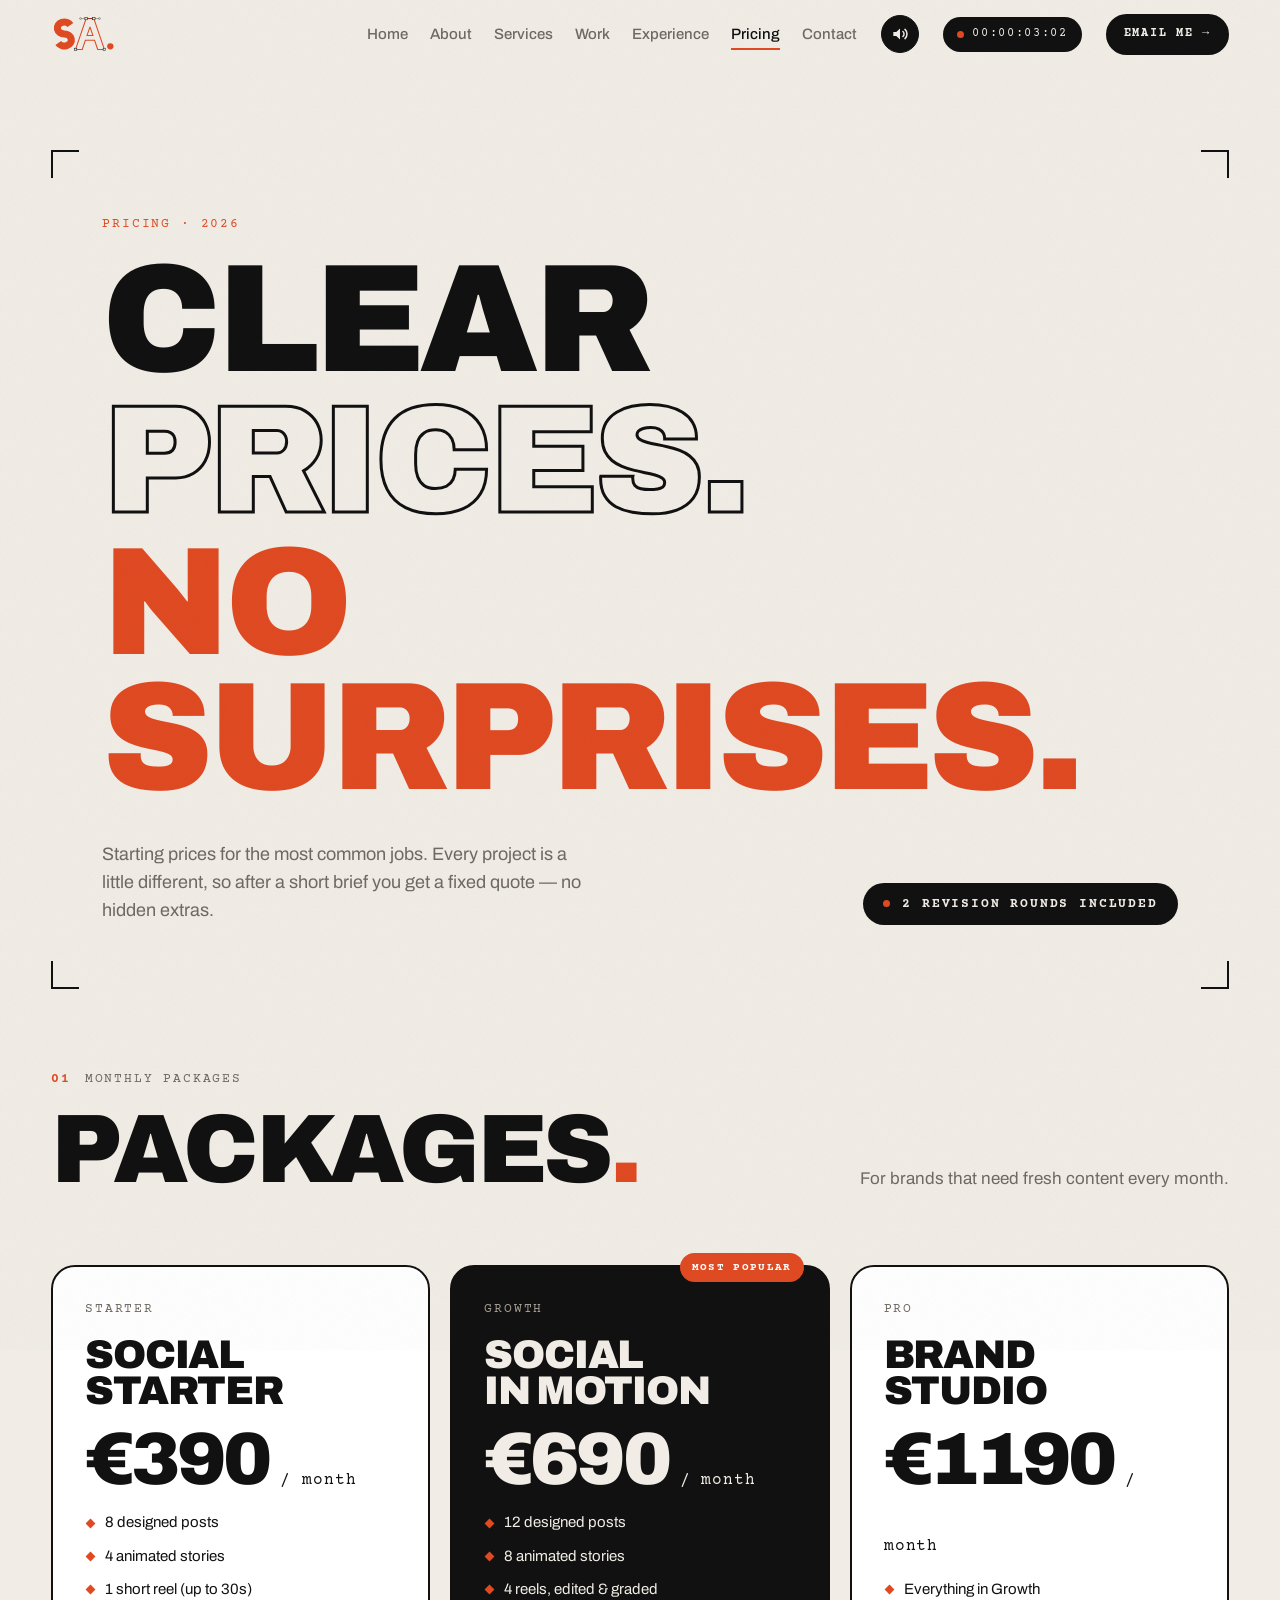
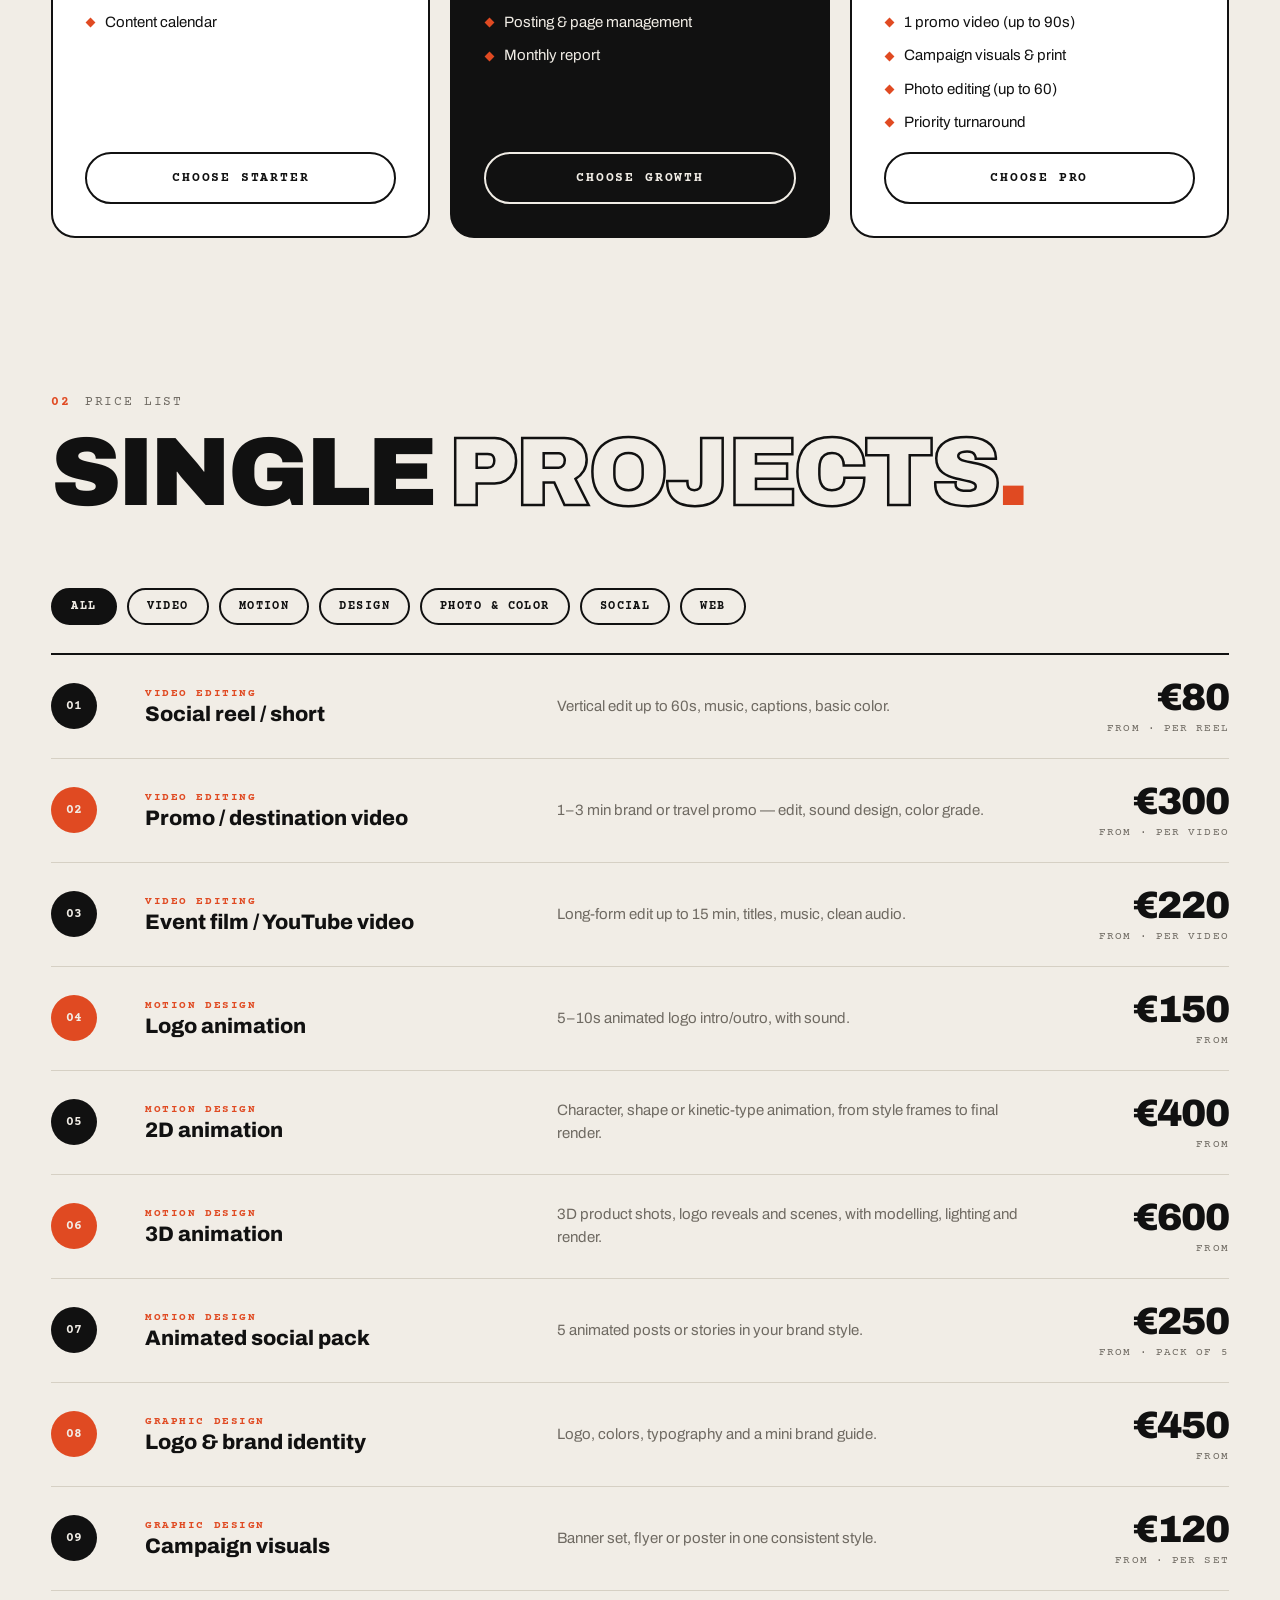
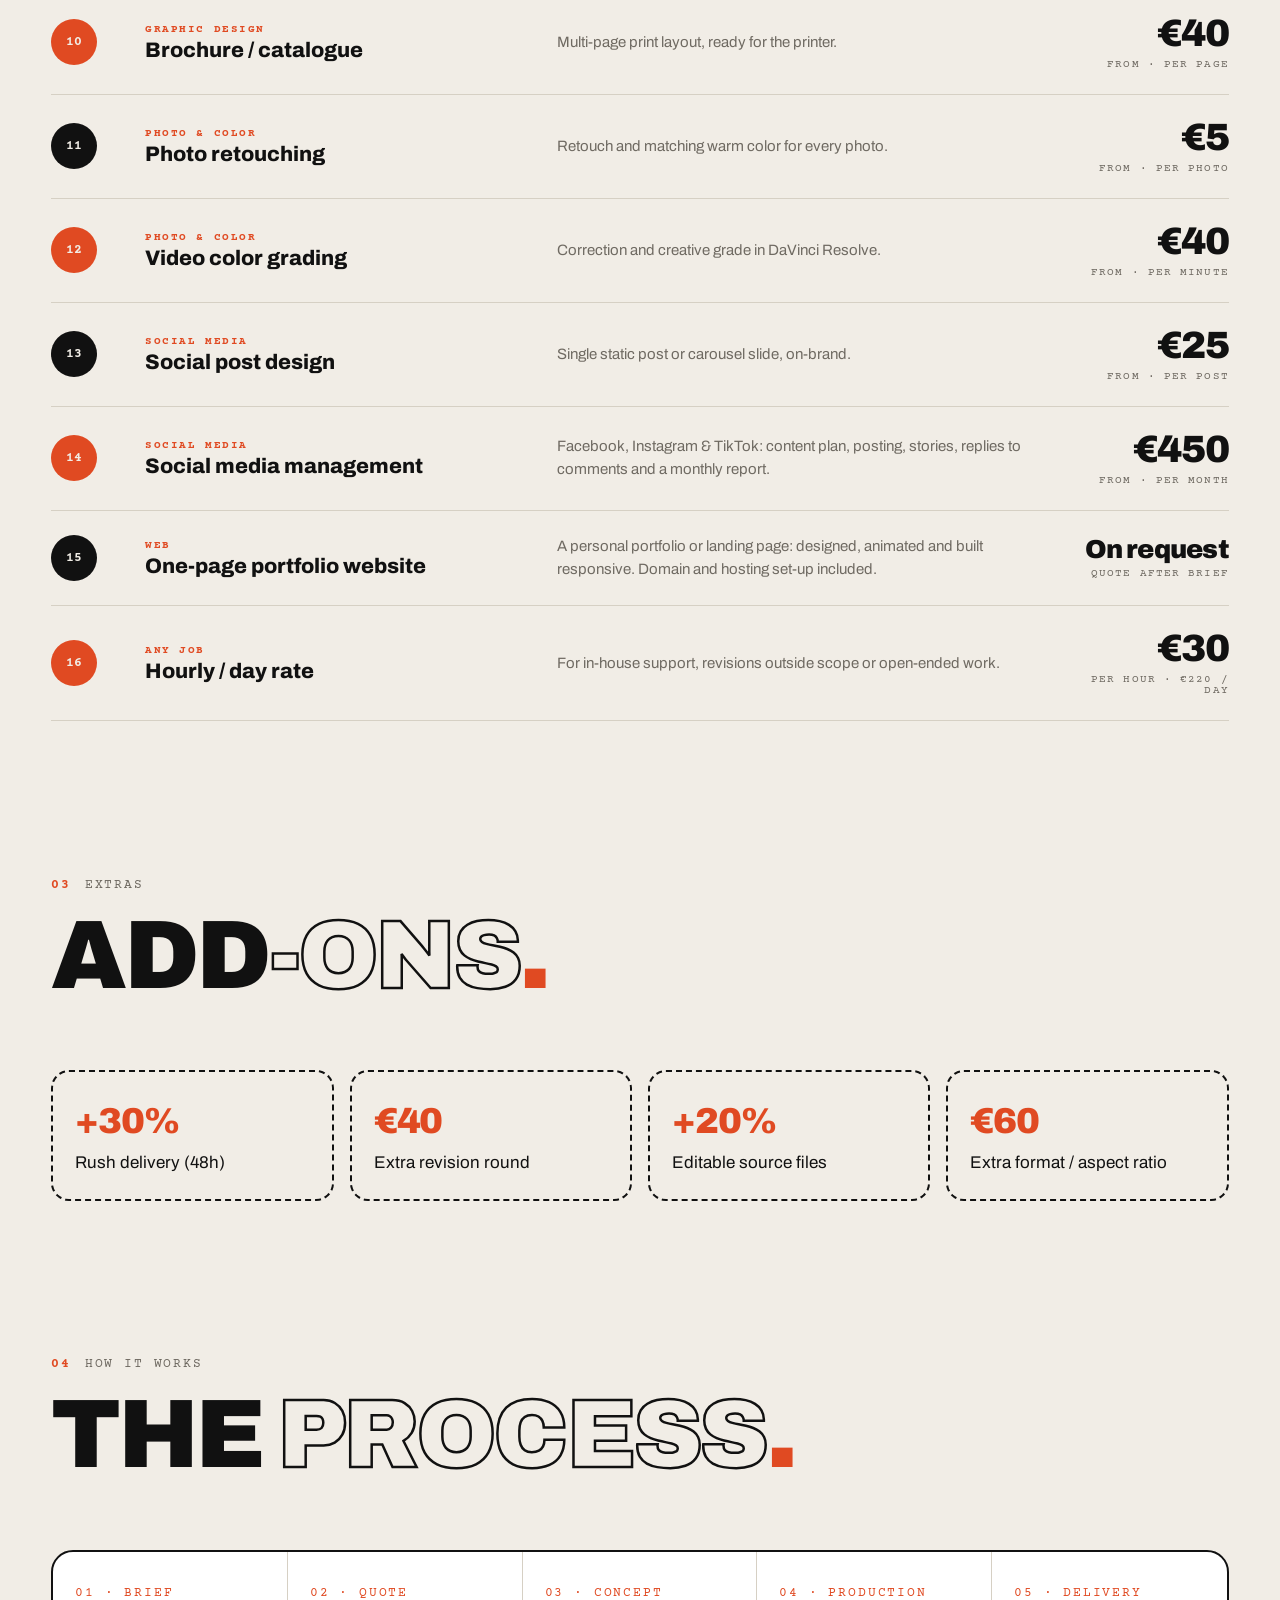
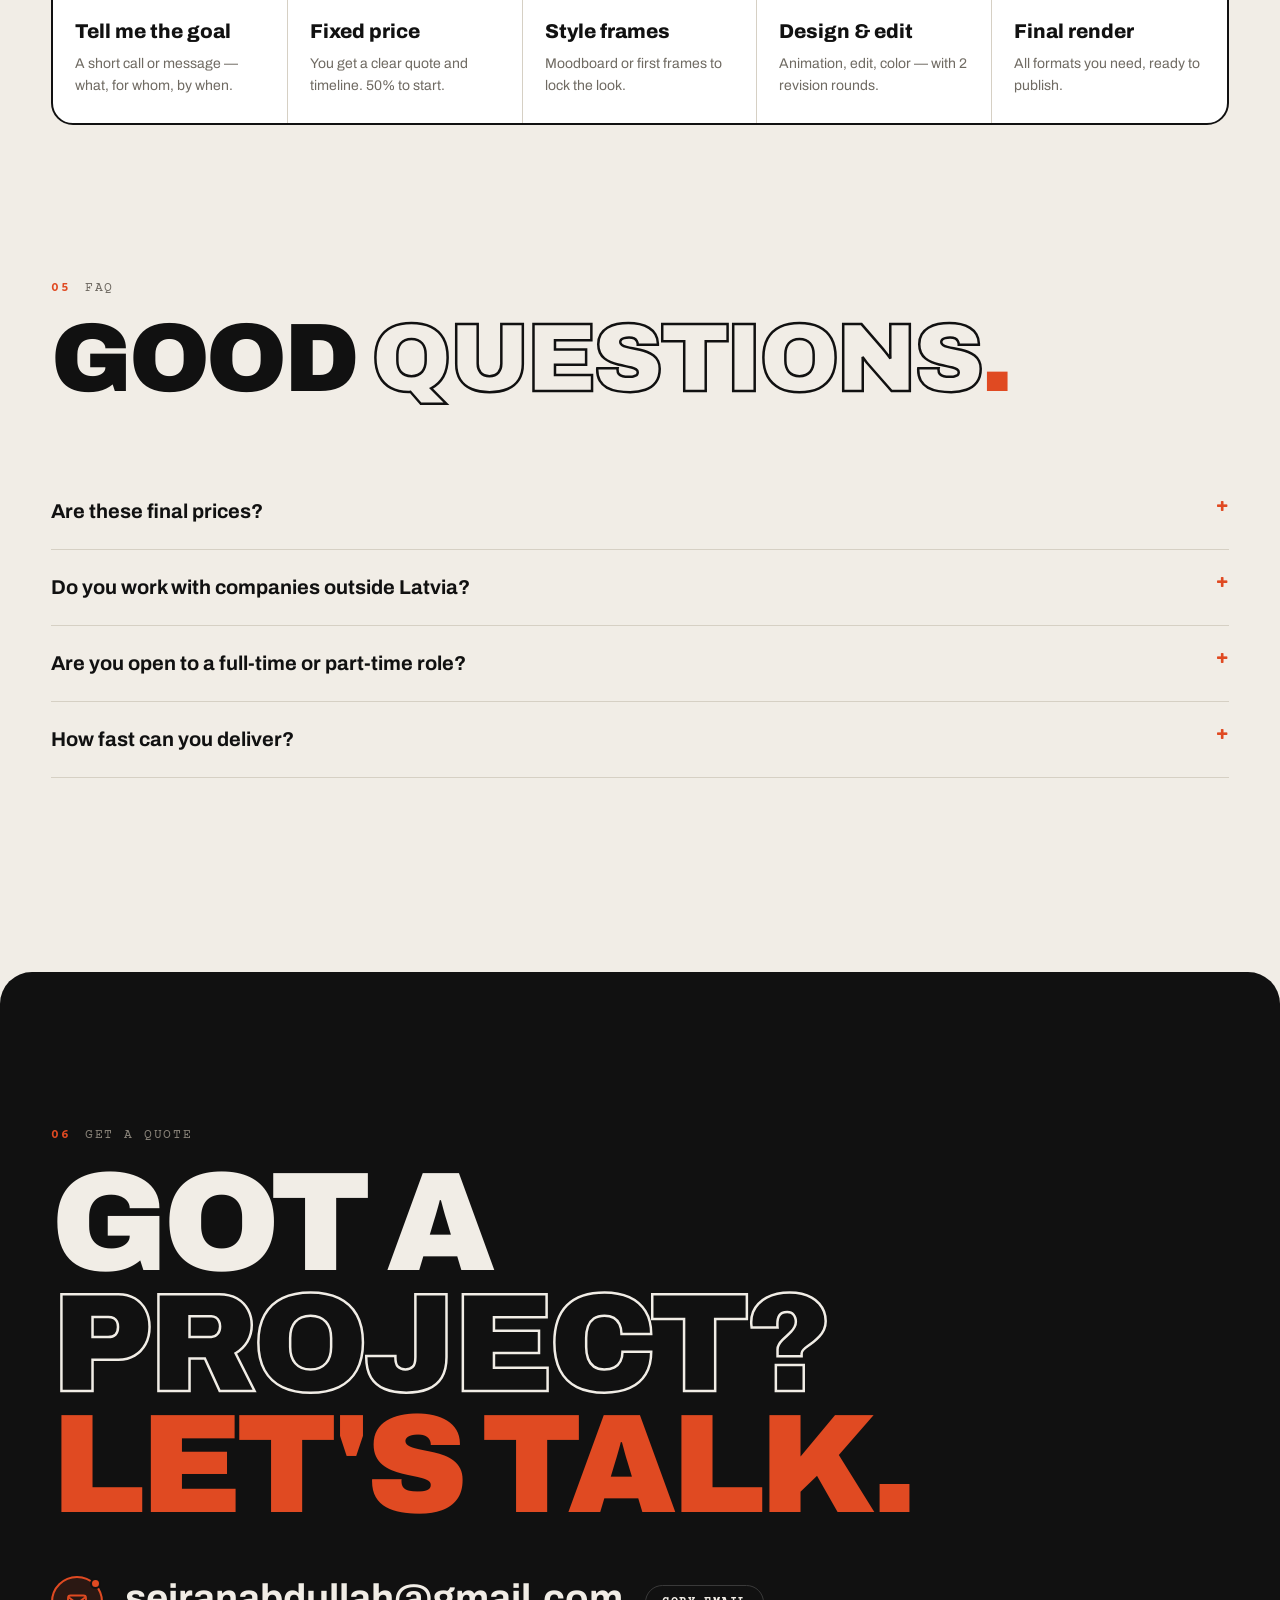
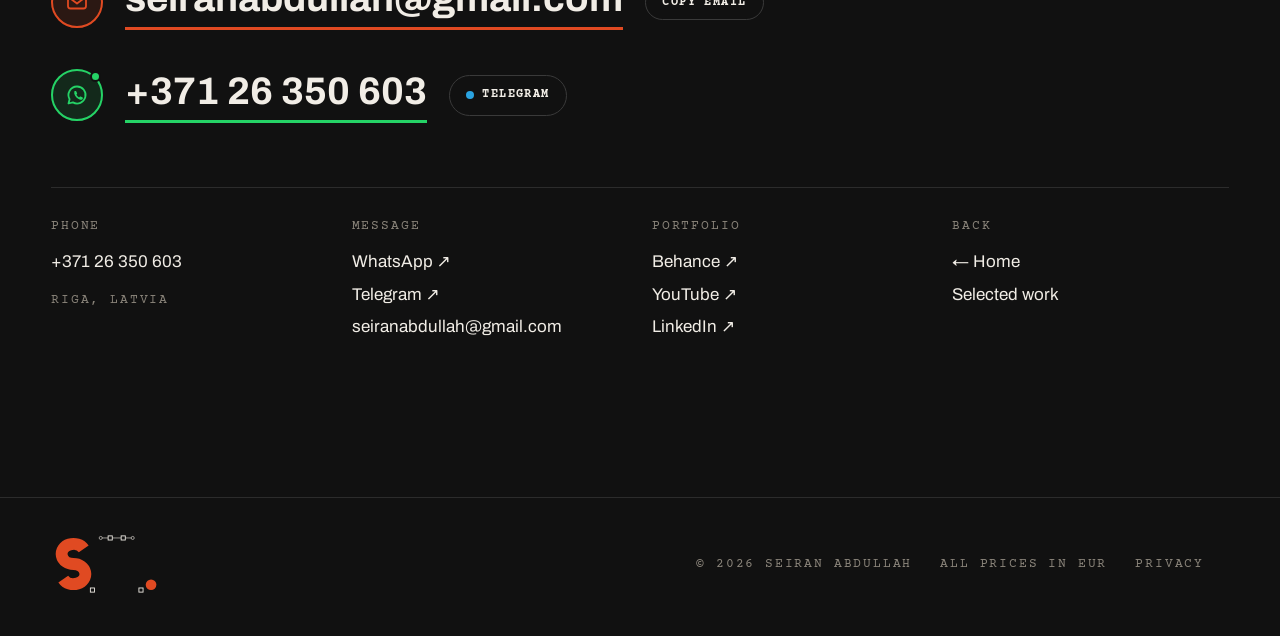
==== pricing.html @ f1a32ddb "Add files via upload" ====
<!DOCTYPE html>
<html lang="en">
<head>
<meta charset="utf-8">
<meta name="viewport" content="width=device-width, initial-scale=1, viewport-fit=cover">
<title>Pricing — Seiran Abdullah</title>
<meta name="description" content="Price list for motion design, video editing, color grading, graphic design and social media services by Seiran Abdullah, Riga.">
<link rel="preconnect" href="https://fonts.googleapis.com">
<link rel="preconnect" href="https://fonts.gstatic.com" crossorigin>
<link href="https://fonts.googleapis.com/css2?family=Archivo:wght@400;500;600;700;800;900&family=Courier+Prime:wght@400;700&display=swap" rel="stylesheet">
<meta property="og:type" content="website">
<meta property="og:site_name" content="Seiran Abdullah">
<meta property="og:url" content="https://seiranabdullah.me/pricing.html">
<meta property="og:title" content="Pricing — Seiran Abdullah">
<meta property="og:description" content="Clear prices for motion design, video editing, color grading, graphic design and websites. No surprises.">
<meta property="og:image" content="https://seiranabdullah.me/og-image.png">
<meta property="og:image:width" content="1200">
<meta property="og:image:height" content="630">
<meta property="og:image:alt" content="Seiran Abdullah — Design. Motion. Video.">
<meta name="twitter:card" content="summary_large_image">
<meta name="twitter:image" content="https://seiranabdullah.me/og-image.png">
<meta name="theme-color" content="#f1ede6">
<link rel="canonical" href="https://seiranabdullah.me/pricing.html">
<link rel="icon" type="image/svg+xml" href="favicon.svg">
<link rel="apple-touch-icon" href="favicon-180.png">
<link rel="stylesheet" href="style.css">
</head>
<body>
<div class="cursor" id="cursor"></div>

<header class="bar" id="bar">
  <a href="index.html#top" class="logo" id="logo" aria-label="Seiran Abdullah — home"><svg xmlns="http://www.w3.org/2000/svg" viewBox="6 6 188 108" width="66" height="38" role="img" aria-label="Seiran Abdullah logo"><path class="ls" d="M61.3 34.5 A20 17 0 1 0 44 60 A20 17 0 1 1 26.7 85.5" fill="none" stroke="#e04a22" stroke-width="20"/><path class="la" d="M76 104 L106 16 L128 16 L158 104 L139.0 104 L130.1 78 L103.9 78 L95.0 104 Z M117.0 39.5 L125.4 64 L108.6 64 Z" fill="none" stroke="#e04a22" stroke-width="3" stroke-linejoin="miter"/><g class="lhand"><line x1="90" y1="16" x2="144" y2="16" stroke="#111111" stroke-width="1"/><circle cx="90" cy="16" r="2.6" fill="#f1ede6" stroke="#111111" stroke-width="1"/><circle cx="144" cy="16" r="2.6" fill="#f1ede6" stroke="#111111" stroke-width="1"/></g><g class="lanc"><rect x="72.5" y="100.5" width="7" height="7" fill="#f1ede6" stroke="#111111" stroke-width="1.5"/><rect x="102.5" y="12.5" width="7" height="7" fill="#f1ede6" stroke="#111111" stroke-width="1.5"/><rect x="124.5" y="12.5" width="7" height="7" fill="#f1ede6" stroke="#111111" stroke-width="1.5"/><rect x="154.5" y="100.5" width="7" height="7" fill="#f1ede6" stroke="#111111" stroke-width="1.5"/></g><circle class="ldot" cx="175" cy="95" r="9" fill="#e04a22"/></svg></a>
  <nav class="nav" id="nav">
    <a href="index.html">Home</a>
    <a href="index.html#about">About</a>
    <a href="index.html#services">Services</a>
    <a href="index.html#work">Work</a>
    <a href="index.html#experience">Experience</a>
    <a href="pricing.html" class="on">Pricing</a>
    <a href="#contact">Contact</a>
  </nav>
  <button class="sndall" id="sndAll" aria-pressed="false" aria-label="Turn sound on"><svg viewBox="0 0 24 24" aria-hidden="true"><path d="M4 9.5h3.5L12 5.5v13l-4.5-4H4z" fill="currentColor"/><path class="w1" d="M15.5 9a4 4 0 0 1 0 6" fill="none" stroke="currentColor" stroke-width="1.8" stroke-linecap="round"/><path class="w2" d="M18 6.5a7.5 7.5 0 0 1 0 11" fill="none" stroke="currentColor" stroke-width="1.8" stroke-linecap="round"/><path class="mute" d="M16 9.5l5 5M21 9.5l-5 5" stroke="currentColor" stroke-width="1.8" stroke-linecap="round"/></svg></button>
  <div class="tc mono" id="tcPill" title="Time you have spent on this site"><span class="rec"></span><span id="tc">00:00:00:00</span></div>
  <a href="mailto:seiranabdullah@gmail.com" class="btn ink sm" data-open-form>Email me →</a>
  <button class="burger" id="burger" aria-label="Open menu" aria-expanded="false">MENU</button>
</header>

<main>
<section class="p-hero">
  <div class="wrap">
    <div class="frame crop"><span class="cm"></span>
      <div class="mono acc" style="margin-bottom:18px">Pricing · 2026</div>
      <h1 class="h2 stack" style="font-size:clamp(68px,12vw,200px)">
        <span class="row"><span>Clear</span></span>
        <span class="row o"><span>prices.</span></span>
        <span class="row a"><span>No surprises.</span></span>
      </h1>
      <div class="p-intro">
        <p>Starting prices for the most common jobs. Every project is a little different, so after a short brief you get a fixed quote — no hidden extras.</p>
        <span class="pill">2 revision rounds included</span>
      </div>
    </div>
  </div>
</section>

<!-- packages -->
<section style="padding-top:40px">
  <div class="wrap">
    <div class="sec-head">
      <div><div class="sec-label mono"><b>01</b> Monthly packages</div><h2 class="h2">Packages<em>.</em></h2></div>
      <p>For brands that need fresh content every month.</p>
    </div>
    <div class="pkgs">
      <div class="pkg reveal">
        <span class="mono muted">Starter</span>
        <h3>Social<br>Starter</h3>
        <div class="amt">€390<small> / month</small></div>
        <ul><li>8 designed posts</li><li>4 animated stories</li><li>1 short reel (up to 30s)</li><li>Content calendar</li></ul>
        <a class="btn" href="#contact">Choose Starter</a>
      </div>
      <div class="pkg feat reveal">
        <span class="badge">MOST POPULAR</span>
        <span class="mono muted">Growth</span>
        <h3>Social<br>in Motion</h3>
        <div class="amt">€690<small> / month</small></div>
        <ul><li>12 designed posts</li><li>8 animated stories</li><li>4 reels, edited &amp; graded</li><li>Posting &amp; page management</li><li>Monthly report</li></ul>
        <a class="btn" href="#contact">Choose Growth</a>
      </div>
      <div class="pkg reveal">
        <span class="mono muted">Pro</span>
        <h3>Brand<br>Studio</h3>
        <div class="amt">€1190<small> / month</small></div>
        <ul><li>Everything in Growth</li><li>1 promo video (up to 90s)</li><li>Campaign visuals &amp; print</li><li>Photo editing (up to 60)</li><li>Priority turnaround</li></ul>
        <a class="btn" href="#contact">Choose Pro</a>
      </div>
    </div>
  </div>
</section>

<!-- price list -->
<section style="padding-top:0">
  <div class="wrap">
    <div class="sec-head">
      <div><div class="sec-label mono"><b>02</b> Price list</div><h2 class="h2">Single <span class="o">projects</span><em>.</em></h2></div>
    </div>
    <div class="cats">
      <button data-c="all">All</button>
      <button data-c="video">Video</button>
      <button data-c="motion">Motion</button>
      <button data-c="design">Design</button>
      <button data-c="photo">Photo &amp; color</button>
      <button data-c="social">Social</button>
      <button data-c="web">Web</button>
    </div>
    <div class="plist">
      <div class="prow" data-c="video"><span class="num-dot">01</span><div><div class="mono cat">Video editing</div><h3>Social reel / short</h3></div><p>Vertical edit up to 60s, music, captions, basic color.</p><div class="price">€80<small>from · per reel</small></div></div>
      <div class="prow" data-c="video"><span class="num-dot">02</span><div><div class="mono cat">Video editing</div><h3>Promo / destination video</h3></div><p>1–3 min brand or travel promo — edit, sound design, color grade.</p><div class="price">€300<small>from · per video</small></div></div>
      <div class="prow" data-c="video"><span class="num-dot">03</span><div><div class="mono cat">Video editing</div><h3>Event film / YouTube video</h3></div><p>Long-form edit up to 15 min, titles, music, clean audio.</p><div class="price">€220<small>from · per video</small></div></div>
      <div class="prow" data-c="motion"><span class="num-dot">04</span><div><div class="mono cat">Motion design</div><h3>Logo animation</h3></div><p>5–10s animated logo intro/outro, with sound.</p><div class="price">€150<small>from</small></div></div>
      <div class="prow" data-c="motion"><span class="num-dot">05</span><div><div class="mono cat">Motion design</div><h3>2D animation</h3></div><p>Character, shape or kinetic-type animation, from style frames to final render.</p><div class="price">€400<small>from</small></div></div>
      <div class="prow" data-c="motion"><span class="num-dot">06</span><div><div class="mono cat">Motion design</div><h3>3D animation</h3></div><p>3D product shots, logo reveals and scenes, with modelling, lighting and render.</p><div class="price">€600<small>from</small></div></div>
      <div class="prow" data-c="motion"><span class="num-dot">07</span><div><div class="mono cat">Motion design</div><h3>Animated social pack</h3></div><p>5 animated posts or stories in your brand style.</p><div class="price">€250<small>from · pack of 5</small></div></div>
      <div class="prow" data-c="design"><span class="num-dot">08</span><div><div class="mono cat">Graphic design</div><h3>Logo &amp; brand identity</h3></div><p>Logo, colors, typography and a mini brand guide.</p><div class="price">€450<small>from</small></div></div>
      <div class="prow" data-c="design"><span class="num-dot">09</span><div><div class="mono cat">Graphic design</div><h3>Campaign visuals</h3></div><p>Banner set, flyer or poster in one consistent style.</p><div class="price">€120<small>from · per set</small></div></div>
      <div class="prow" data-c="design"><span class="num-dot">10</span><div><div class="mono cat">Graphic design</div><h3>Brochure / catalogue</h3></div><p>Multi-page print layout, ready for the printer.</p><div class="price">€40<small>from · per page</small></div></div>
      <div class="prow" data-c="photo"><span class="num-dot">11</span><div><div class="mono cat">Photo &amp; color</div><h3>Photo retouching</h3></div><p>Retouch and matching warm color for every photo.</p><div class="price">€5<small>from · per photo</small></div></div>
      <div class="prow" data-c="photo"><span class="num-dot">12</span><div><div class="mono cat">Photo &amp; color</div><h3>Video color grading</h3></div><p>Correction and creative grade in DaVinci Resolve.</p><div class="price">€40<small>from · per minute</small></div></div>
      <div class="prow" data-c="social"><span class="num-dot">13</span><div><div class="mono cat">Social media</div><h3>Social post design</h3></div><p>Single static post or carousel slide, on-brand.</p><div class="price">€25<small>from · per post</small></div></div>
      <div class="prow" data-c="social"><span class="num-dot">14</span><div><div class="mono cat">Social media</div><h3>Social media management</h3></div><p>Facebook, Instagram &amp; TikTok: content plan, posting, stories, replies to comments and a monthly report.</p><div class="price">€450<small>from · per month</small></div></div>
      <div class="prow" data-c="web"><span class="num-dot">15</span><div><div class="mono cat">Web</div><h3>One-page portfolio website</h3></div><p>A personal portfolio or landing page: designed, animated and built responsive. Domain and hosting set-up included.</p><div class="price" style="font-size:26px">On request<small>quote after brief</small></div></div>
      <div class="prow" data-c="all-rates"><span class="num-dot">16</span><div><div class="mono cat">Any job</div><h3>Hourly / day rate</h3></div><p>For in-house support, revisions outside scope or open-ended work.</p><div class="price">€30<small>per hour · €220 / day</small></div></div>
    </div>
  </div>
</section>

<!-- add-ons -->
<section style="padding-top:0">
  <div class="wrap">
    <div class="sec-head"><div><div class="sec-label mono"><b>03</b> Extras</div><h2 class="h2">Add<span class="o">-ons</span><em>.</em></h2></div></div>
    <div class="addons">
      <div class="addon reveal"><b>+30%</b><span>Rush delivery (48h)</span></div>
      <div class="addon reveal"><b>€40</b><span>Extra revision round</span></div>
      <div class="addon reveal"><b>+20%</b><span>Editable source files</span></div>
      <div class="addon reveal"><b>€60</b><span>Extra format / aspect ratio</span></div>
    </div>
  </div>
</section>

<!-- process -->
<section style="padding-top:0">
  <div class="wrap">
    <div class="sec-head"><div><div class="sec-label mono"><b>04</b> How it works</div><h2 class="h2">The <span class="o">process</span><em>.</em></h2></div></div>
    <div class="steps reveal">
      <div class="step"><span class="mono acc">01 · Brief</span><h4>Tell me the goal</h4><p>A short call or message — what, for whom, by when.</p></div>
      <div class="step"><span class="mono acc">02 · Quote</span><h4>Fixed price</h4><p>You get a clear quote and timeline. 50% to start.</p></div>
      <div class="step"><span class="mono acc">03 · Concept</span><h4>Style frames</h4><p>Moodboard or first frames to lock the look.</p></div>
      <div class="step"><span class="mono acc">04 · Production</span><h4>Design &amp; edit</h4><p>Animation, edit, color — with 2 revision rounds.</p></div>
      <div class="step"><span class="mono acc">05 · Delivery</span><h4>Final render</h4><p>All formats you need, ready to publish.</p></div>
    </div>
  </div>
</section>

<!-- faq -->
<section style="padding-top:0">
  <div class="wrap">
    <div class="sec-head"><div><div class="sec-label mono"><b>05</b> FAQ</div><h2 class="h2">Good <span class="o">questions</span><em>.</em></h2></div></div>
    <details><summary>Are these final prices?</summary><p>They are starting prices. After a short brief you get a fixed quote, so the price won't change unless the scope does.</p></details>
    <details><summary>Do you work with companies outside Latvia?</summary><p>Yes. I'm based in Riga and work remotely with clients worldwide. Invoices in EUR.</p></details>
    <details><summary>Are you open to a full-time or part-time role?</summary><p>Yes — I'm open to full-time, part-time and hybrid positions in Riga, as well as freelance projects.</p></details>
    <details><summary>How fast can you deliver?</summary><p>A social reel usually takes 2–3 days, a promo video about 1–2 weeks. Rush delivery is available.</p></details>
  </div>
</section>
</main>

<section class="contact" id="contact">
  <div class="wrap">
    <div class="sec-label mono"><b>06</b> Get a quote</div>
    <a class="big-cta" href="mailto:seiranabdullah@gmail.com" data-open-form data-cursor="big">Got a<br><span class="o">project?</span><br><span class="acc">Let's talk.</span></a>
    <div class="mail">
      <span class="cbadge" aria-hidden="true"><svg viewBox="0 0 24 24" aria-hidden="true"><rect x="3" y="5.5" width="18" height="13" rx="2.5" fill="none" stroke="currentColor" stroke-width="1.8"/><path d="M4 7.5l8 6 8-6" fill="none" stroke="currentColor" stroke-width="1.8" stroke-linejoin="round"/></svg><i></i></span>
      <a class="em" href="mailto:seiranabdullah@gmail.com" data-open-form><span class="em-a">seiranabdullah@gmail.com</span><span class="em-b" aria-hidden="true">EMAIL ME →</span></a>
      <button class="copy" id="copy" data-v="seiranabdullah@gmail.com">COPY EMAIL</button>
    </div>
    <div class="mail wa">
      <span class="cbadge g" aria-hidden="true"><svg viewBox="0 0 24 24" aria-hidden="true"><path d="M12 3.5a8.5 8.5 0 0 0-7.4 12.7L3.5 20.5l4.4-1.1A8.5 8.5 0 1 0 12 3.5z" fill="none" stroke="currentColor" stroke-width="1.8" stroke-linejoin="round"/><path d="M9.2 8.6c.3-.6.6-.6.9-.6h.6c.2 0 .4 0 .6.4l.8 1.8c.1.2.1.4 0 .6l-.5.7c-.1.2-.1.3 0 .5.5.9 1.3 1.7 2.2 2.2.2.1.4.1.5 0l.7-.6c.2-.1.4-.2.6-.1l1.8.8c.3.2.4.3.4.6v.6c0 .3-.1.6-.6.9-.5.3-1.2.5-2 .3-2.9-.8-5.1-3-5.9-5.9-.2-.8 0-1.5.2-2z" fill="currentColor"/></svg><i></i></span>
      <a class="em wa-l" href="https://wa.me/37126350603" target="_blank" rel="noopener"><span class="em-a">+371 26 350 603</span><span class="em-b" aria-hidden="true">WHATSAPP →</span></a>
      <a class="copy go" href="https://t.me/+37126350603" target="_blank" rel="noopener">TELEGRAM</a>
    </div>
    <div class="cgrid">
      <div><h5 class="mono">Phone</h5><a href="tel:+37126350603">+371 26 350 603</a><span class="mono" style="color:#8a847a;margin-top:8px">Riga, Latvia</span></div>
      <div><h5 class="mono">Message</h5><a href="https://wa.me/37126350603" target="_blank" rel="noopener">WhatsApp ↗</a><a href="https://t.me/+37126350603" target="_blank" rel="noopener">Telegram ↗</a><a href="mailto:seiranabdullah@gmail.com">seiranabdullah@gmail.com</a></div>
      <div><h5 class="mono">Portfolio</h5><a href="https://www.behance.net/seiranabdullah" target="_blank" rel="noopener">Behance ↗</a><a href="https://www.youtube.com/@seiranabdullah" target="_blank" rel="noopener">YouTube ↗</a><a href="https://www.linkedin.com/in/seiranabdullah" target="_blank" rel="noopener">LinkedIn ↗</a></div>
      <div><h5 class="mono">Back</h5><a href="index.html">← Home</a><a href="index.html#work">Selected work</a></div>
    </div>
  </div>
</section>
<footer><div class="wrap foot"><a href="#" class="logo flogo" id="flogo" aria-label="Seiran Abdullah — back to top"><svg xmlns="http://www.w3.org/2000/svg" viewBox="6 6 188 108" width="120" height="69" role="img" aria-label="Seiran Abdullah logo"><path class="ls" d="M61.3 34.5 A20 17 0 1 0 44 60 A20 17 0 1 1 26.7 85.5" fill="none" stroke="#e04a22" stroke-width="20"/><path class="la" d="M76 104 L106 16 L128 16 L158 104 L139.0 104 L130.1 78 L103.9 78 L95.0 104 Z M117.0 39.5 L125.4 64 L108.6 64 Z" fill="none" stroke="#e04a22" stroke-width="3" stroke-linejoin="miter"/><g class="lhand"><line x1="90" y1="16" x2="144" y2="16" stroke="#f1ede6" stroke-width="1"/><circle cx="90" cy="16" r="2.6" fill="#111111" stroke="#f1ede6" stroke-width="1"/><circle cx="144" cy="16" r="2.6" fill="#111111" stroke="#f1ede6" stroke-width="1"/></g><g class="lanc"><rect x="72.5" y="100.5" width="7" height="7" fill="#111111" stroke="#f1ede6" stroke-width="1.5"/><rect x="102.5" y="12.5" width="7" height="7" fill="#111111" stroke="#f1ede6" stroke-width="1.5"/><rect x="124.5" y="12.5" width="7" height="7" fill="#111111" stroke="#f1ede6" stroke-width="1.5"/><rect x="154.5" y="100.5" width="7" height="7" fill="#111111" stroke="#f1ede6" stroke-width="1.5"/></g><circle class="ldot" cx="175" cy="95" r="9" fill="#e04a22"/></svg></a><div class="foot-meta mono"><span>© 2026 Seiran Abdullah</span><span>All prices in EUR</span><a href="privacy.html">Privacy</a></div></div></footer>

<button class="totop" id="totop" aria-label="Back to top"><svg viewBox="0 0 48 48" aria-hidden="true"><circle cx="24" cy="24" r="21" fill="none" stroke="rgba(241,237,230,.25)" stroke-width="2"/><circle class="tt-p" cx="24" cy="24" r="21" fill="none" stroke="#e04a22" stroke-width="2.5" stroke-linecap="round" transform="rotate(-90 24 24)"/><path d="M24 31V17M17.5 23.5L24 17l6.5 6.5" fill="none" stroke="#f1ede6" stroke-width="2.2" stroke-linecap="round" stroke-linejoin="round"/></svg></button>
<script src="main.js"></script>
</body>
</html>
---- style.css ----
/* =========================================================
   SEIRAN ABDULLAH — Portfolio
   Brand: cream paper, ink black, signal orange. Outlined type,
   crop marks, typewriter mono labels. Motion: edit timeline,
   timecode, keyframes.
   ========================================================= */
:root{
  --paper:#f1ede6;
  --paper2:#e9e4da;
  --card:#ffffff;
  --ink:#111111;
  --ink2:#1c1c1c;
  --mute:#6f6a62;
  --line:#d6d0c4;
  --acc:#e04a22;
  --acc-d:#c43e1a;
  --display:"Archivo", "Arial Black", sans-serif;
  --sans:"Archivo", system-ui, sans-serif;
  --mono:"Courier Prime", "Courier New", monospace;
  --pad:clamp(20px,4vw,56px);
}
*{box-sizing:border-box;margin:0;padding:0}
html{scroll-behavior:smooth;overflow-x:clip}
main,.contact{overflow-x:clip}
body{background:var(--paper);color:var(--ink);font-family:var(--sans);font-size:17px;line-height:1.55;-webkit-font-smoothing:antialiased}
a{color:inherit;text-decoration:none}
img{max-width:100%;display:block}
::selection{background:var(--acc);color:#fff}

/* paper grain */
body::after{content:"";position:fixed;inset:-50%;pointer-events:none;z-index:999;opacity:.07;mix-blend-mode:multiply;
  background-image:url("data:image/svg+xml,%3Csvg xmlns='http://www.w3.org/2000/svg' width='160' height='160'%3E%3Cfilter id='n'%3E%3CfeTurbulence type='fractalNoise' baseFrequency='.9' numOctaves='3' stitchTiles='stitch'/%3E%3C/filter%3E%3Crect width='100%25' height='100%25' filter='url(%23n)'/%3E%3C/svg%3E");
  animation:grain 1s steps(6) infinite}
@keyframes grain{0%{transform:translate(0,0)}20%{transform:translate(-3%,2%)}40%{transform:translate(2%,-4%)}60%{transform:translate(-4%,1%)}80%{transform:translate(3%,3%)}100%{transform:translate(0,0)}}

.mono{font-family:var(--mono);font-size:13px;letter-spacing:.14em;text-transform:uppercase}
.wrap{padding:0 var(--pad);max-width:1440px;margin:0 auto}
.acc{color:var(--acc)}
.out{-webkit-text-stroke:2px var(--ink);color:transparent}

/* crop marks (from the email template) */
.crop{position:relative}
.crop::before,.crop::after,.crop > .cm::before,.crop > .cm::after{content:"";position:absolute;width:26px;height:26px;border:2px solid var(--ink);pointer-events:none}
.crop::before{top:0;left:0;border-right:0;border-bottom:0}
.crop::after{top:0;right:0;border-left:0;border-bottom:0}
.crop > .cm{position:absolute;inset:0;pointer-events:none}
.crop > .cm::before{bottom:0;left:0;border-right:0;border-top:0}
.crop > .cm::after{bottom:0;right:0;border-left:0;border-top:0}

/* ---------- custom cursor ---------- */
.cursor{position:fixed;left:0;top:0;width:12px;height:12px;border-radius:50%;background:var(--acc);pointer-events:none;z-index:1000;
  transform:translate(-50%,-50%);transition:width .25s,height .25s,background .25s;display:none;
  font-family:var(--mono);font-size:11px;color:#fff;align-items:center;justify-content:center;letter-spacing:.12em;font-weight:700}
.cursor.big{width:54px;height:54px;background:rgba(224,74,34,.18)}
.cursor.play{width:84px;height:84px;background:var(--acc)}
@media (pointer:fine){.cursor{display:flex}}

/* ---------- top bar ---------- */
.bar{position:fixed;inset:0 0 auto 0;z-index:50;display:flex;align-items:center;gap:24px;padding:14px var(--pad);transition:background .3s,box-shadow .3s}
.bar.solid{background:rgba(241,237,230,.92);backdrop-filter:blur(10px);box-shadow:0 1px 0 var(--line)}
.logo{font-family:var(--display);font-weight:900;font-size:22px;letter-spacing:-.01em;display:flex;align-items:center;gap:6px}
.logo i{font-style:normal;color:var(--acc)}
.nav{display:flex;gap:22px;margin-left:auto}
.nav a{position:relative;font-size:15px;font-weight:500;color:var(--mute);transition:color .2s}
.nav a:hover,.nav a.on{color:var(--ink)}
.nav a::after{content:"";position:absolute;left:0;bottom:-4px;height:2px;width:0;background:var(--acc);transition:width .3s}
.nav a:hover::after,.nav a.on::after{width:100%}
.tc{display:flex;align-items:center;gap:8px;padding:8px 14px;border-radius:999px;background:var(--ink);color:var(--paper);font-size:12px}
.rec{width:7px;height:7px;border-radius:50%;background:var(--acc);animation:blink 1.2s infinite}
@keyframes blink{50%{opacity:.2}}
.btn{display:inline-flex;align-items:center;gap:10px;padding:14px 24px;border-radius:999px;font-family:var(--mono);font-weight:700;font-size:13px;letter-spacing:.14em;text-transform:uppercase;border:2px solid var(--ink);transition:all .25s;white-space:nowrap;background:transparent}
.btn:hover{background:var(--ink);color:var(--paper)}
.btn.ink{background:var(--ink);color:var(--paper)}
.btn.ink:hover{background:var(--acc);border-color:var(--acc);color:#fff}
.btn.hot{background:var(--acc);border-color:var(--acc);color:#fff}
.btn.hot:hover{background:var(--ink);border-color:var(--ink)}
.btn.sm{padding:9px 16px;font-size:12px}
.burger{display:none;background:var(--ink);color:var(--paper);border:0;padding:9px 14px;border-radius:999px;font-family:var(--mono);font-size:12px;letter-spacing:.14em;cursor:pointer}
@media (max-width:980px){
  .bar.solid{backdrop-filter:none;-webkit-backdrop-filter:none;background:var(--paper)}
  .nav{position:fixed;top:0;left:0;width:100vw;height:100vh;height:100dvh;flex-direction:column;justify-content:center;align-items:center;gap:22px;background:var(--paper);z-index:1;
    transform:translateY(-100%);visibility:hidden;transition:transform .5s cubic-bezier(.7,0,.2,1),visibility 0s .5s}
  .nav.open{transform:none;visibility:visible;transition:transform .5s cubic-bezier(.7,0,.2,1),visibility 0s}
  body.menu-open{overflow:hidden}
  .nav a{font-family:var(--display);font-size:46px;font-weight:900;color:var(--ink);text-transform:uppercase}
  .burger{display:block;margin-left:auto;z-index:2}
  .bar .tc,.bar .btn{display:none}
}

/* ---------- hero ---------- */
.hero{min-height:100svh;display:flex;align-items:center;padding:110px 0 50px;position:relative;overflow:hidden}
.hero .frame{padding:clamp(36px,6vw,80px) clamp(22px,5vw,72px);width:100%}
.hero-grid{display:grid;grid-template-columns:1.25fr 1fr;gap:40px;align-items:center}
.stack{font-family:var(--display);font-weight:900;text-transform:uppercase;line-height:.86;font-size:clamp(64px,11.5vw,190px);letter-spacing:-.035em}
.stack .row{display:block;overflow:hidden;padding-bottom:.04em}
.stack .row > span{display:inline-block;transform:translateY(105%);animation:up 1s cubic-bezier(.2,.8,.2,1) forwards}
.stack .row:nth-child(2) > span{animation-delay:.15s}
.stack .row:nth-child(3) > span{animation-delay:.3s}
.stack .row.o > span{-webkit-text-stroke:3px var(--ink);color:transparent}
.stack .row.a > span{color:var(--acc)}
@keyframes up{to{transform:none}}
.who{margin-top:34px}
.who h1{font-family:var(--display);font-weight:800;font-size:clamp(24px,2.4vw,34px);text-transform:uppercase;letter-spacing:-.01em}
.who .mono{color:var(--mute);margin-top:6px}
.pill{display:inline-flex;align-items:center;gap:12px;background:var(--ink);color:var(--paper);padding:11px 20px;border-radius:999px;font-family:var(--mono);font-size:13px;letter-spacing:.14em;text-transform:uppercase;font-weight:700}
.pill::before{content:"";width:7px;height:7px;border-radius:50%;background:var(--acc);animation:blink 1.2s infinite}
.hero-side{display:flex;flex-direction:column;gap:26px}
.hero-side .lead{font-size:clamp(19px,1.6vw,22px);max-width:40ch}
.hero-side .lead b{font-weight:700}
.swap{color:var(--acc);font-weight:700;display:inline-block}
.swap span{display:inline-block;animation:swapIn .5s cubic-bezier(.2,.8,.2,1)}
@keyframes swapIn{from{transform:translateY(60%);opacity:0;filter:blur(6px)}}
.cta{display:flex;gap:12px;flex-wrap:wrap}
.where{color:var(--mute)}
/* keyframe graph */
.graph{width:100%;max-width:560px}
.graph path{fill:none}
.graph .grid{stroke:var(--line);stroke-width:1}
.graph .curve{stroke:var(--acc);stroke-width:3;stroke-dasharray:1400;stroke-dashoffset:1400;animation:draw 2.6s .7s cubic-bezier(.6,0,.2,1) forwards}
.graph .hand{stroke:var(--mute);stroke-width:1}
.graph .kf{fill:var(--ink);opacity:0;animation:pop .4s forwards}
.graph text{font-family:var(--mono);font-size:10px;fill:var(--mute);letter-spacing:1px}
@keyframes draw{to{stroke-dashoffset:0}}
@keyframes pop{to{opacity:1}}
@media (max-width:980px){.hero-grid{grid-template-columns:1fr}.graph{display:none}}

/* ---------- marquee ---------- */
.marquee{overflow:hidden;padding:20px 0;background:var(--ink);color:var(--paper);transform:rotate(-1.2deg);margin:0 -10px}
.marquee .track{display:flex;width:max-content;animation:mq 34s linear infinite}
.marquee span{font-family:var(--display);font-weight:900;font-size:clamp(28px,4vw,54px);text-transform:uppercase;white-space:nowrap;display:flex;align-items:center;gap:36px;padding-right:36px;letter-spacing:-.02em}
.marquee span::after{content:"";width:14px;height:14px;background:var(--acc);transform:rotate(45deg)}
.marquee .ghost{-webkit-text-stroke:1.5px var(--paper);color:transparent}
@keyframes mq{to{transform:translateX(-50%)}}

/* ---------- section scaffold ---------- */
section{padding:clamp(90px,12vw,160px) 0;position:relative}
.sec-head{display:flex;justify-content:space-between;align-items:flex-end;gap:24px;margin-bottom:clamp(40px,6vw,72px);flex-wrap:wrap}
.sec-label{display:flex;gap:14px;align-items:center;color:var(--mute);margin-bottom:18px}
.sec-label b{color:var(--acc);font-weight:700}
.h2{font-family:var(--display);font-weight:900;text-transform:uppercase;font-size:clamp(50px,7.6vw,120px);line-height:.88;letter-spacing:-.035em}
.h2 .o{-webkit-text-stroke:2.5px var(--ink);color:transparent}
.h2 em{font-style:normal;color:var(--acc)}
.sec-head p{max-width:38ch;color:var(--mute)}
.reveal{opacity:0;transform:translateY(40px);transition:opacity .9s,transform .9s cubic-bezier(.2,.8,.2,1)}
.reveal.in{opacity:1;transform:none}

/* ---------- about ---------- */
.about-grid{display:grid;grid-template-columns:320px 1fr;gap:clamp(32px,6vw,96px);align-items:start}
.portrait{position:relative;aspect-ratio:1;border-radius:50%;background:var(--ink);display:grid;place-items:center;color:var(--paper)}
.portrait .mark{font-family:var(--display);font-weight:900;font-size:110px;letter-spacing:-.04em}
.portrait .mark i{font-style:normal;color:var(--acc)}
.portrait img{width:100%;height:100%;object-fit:cover;border-radius:50%}
.portrait svg{position:absolute;inset:-15%;width:130%;height:130%;animation:spin 24s linear infinite}
.portrait svg text{fill:var(--ink);font-family:var(--mono);font-size:10.5px;letter-spacing:4px;font-weight:700}
@keyframes spin{to{transform:rotate(360deg)}}
.statement{font-size:clamp(26px,3.3vw,46px);line-height:1.18;font-weight:600;letter-spacing:-.02em}
.statement .w{color:#c9c2b5;transition:color .4s}
.statement .w.lit{color:var(--ink)}
.statement .w.hl.lit{color:var(--acc)}
.facts{display:grid;grid-template-columns:repeat(4,1fr);border-top:2px solid var(--ink);margin-top:56px}
.fact{padding:22px 20px 0 0}
.fact .num{font-family:var(--display);font-weight:900;font-size:clamp(50px,6vw,86px);line-height:1;letter-spacing:-.04em}
.fact .num sup{font-size:.42em;color:var(--acc);vertical-align:top}
.fact p{color:var(--mute);font-size:14px;margin-top:6px}
@media (max-width:900px){.about-grid{grid-template-columns:1fr}.portrait{width:220px;margin:20px}.facts{grid-template-columns:repeat(2,1fr)}}

/* ---------- services (numbered, as in the email) ---------- */
.svc{border-top:2px solid var(--ink)}
.svc-row{display:grid;grid-template-columns:90px 1fr 1.1fr 60px;gap:24px;align-items:center;padding:30px 0;border-bottom:1px solid var(--line);position:relative;transition:padding .35s cubic-bezier(.2,.8,.2,1)}
.svc-row::before{content:"";position:absolute;inset:0;background:var(--ink);transform:scaleY(0);transform-origin:bottom;transition:transform .45s cubic-bezier(.2,.8,.2,1);z-index:-1}
.svc-row:hover::before{transform:scaleY(1)}
.svc-row:hover{color:var(--paper);padding-left:22px;padding-right:22px}
.svc-row:hover p{color:#bdb6aa}
.svc{isolation:isolate}
.num-dot{width:58px;height:58px;border-radius:50%;display:grid;place-items:center;background:var(--ink);color:var(--paper);font-family:var(--mono);font-weight:700;font-size:15px}
.svc-row:nth-child(even) .num-dot{background:var(--acc)}
.svc-row:hover .num-dot{background:var(--acc)}
.svc-row h3{font-family:var(--display);font-weight:900;text-transform:uppercase;font-size:clamp(26px,3vw,44px);line-height:.95;letter-spacing:-.025em}
.svc-row p{color:var(--mute);font-size:16px;transition:color .3s}
.svc-row .arr{font-family:var(--mono);font-size:26px;text-align:right;transition:transform .3s}
.svc-row:hover .arr{transform:translateX(6px);color:var(--acc)}
@media (max-width:800px){.svc-row{grid-template-columns:64px 1fr}.svc-row p{grid-column:2}.svc-row .arr{display:none}.num-dot{width:48px;height:48px}}

/* ---------- work ---------- */
.works{display:grid;grid-template-columns:repeat(12,1fr);gap:20px}
.card{position:relative;display:block;border-radius:22px;overflow:hidden;min-height:400px;isolation:isolate;color:#fff;border:2px solid var(--ink)}
.card:nth-child(1){grid-column:span 7}
.card:nth-child(2){grid-column:span 5}
.card:nth-child(3){grid-column:span 4}
.card:nth-child(4){grid-column:span 4}
.card:nth-child(5){grid-column:span 4}
.thumb{position:absolute;inset:0;z-index:-1;transition:transform 1.2s cubic-bezier(.2,.8,.2,1)}
.card:hover .thumb{transform:scale(1.06)}
.thumb::before,.thumb::after{content:"";position:absolute;inset:0}
.thumb::before{background:linear-gradient(transparent 35%,rgba(0,0,0,.72));z-index:1}
.t1{background:radial-gradient(70% 90% at 75% 20%,#ffb08a 0,transparent 55%),linear-gradient(170deg,#e04a22,#7a1d08)}
.t2{background:#111}
.t2::after{background:repeating-linear-gradient(90deg,transparent 0 46px,rgba(241,237,230,.08) 46px 48px),radial-gradient(circle at 60% 45%,#e04a22 0 16%,transparent 16.5%)}
.t3{background:linear-gradient(135deg,#d9cfbf,#a59781)}
.t3::after{background:radial-gradient(circle at 30% 35%,#111 0 10%,transparent 10.5%),radial-gradient(circle at 70% 65%,#e04a22 0 14%,transparent 14.5%)}
.t4{background:conic-gradient(from 120deg at 50% 50%,#1e1e1e,#e04a22,#f1ede6,#1e1e1e)}
.t5{background:linear-gradient(180deg,#2b2b2b 0 50%,#e04a22 50%)}
.t5::after{background:radial-gradient(circle at 50% 50%,#f1ede6 0 18%,transparent 18.5%)}
.card .in{position:absolute;inset:0;padding:26px;display:flex;flex-direction:column;justify-content:space-between;z-index:2}
.card .top{display:flex;justify-content:space-between;align-items:center}
.card .top .mono{font-size:12px}
.card h3{font-family:var(--display);font-weight:900;text-transform:uppercase;font-size:clamp(34px,3.4vw,54px);line-height:.9;letter-spacing:-.03em}
.card .tags{display:flex;gap:8px;flex-wrap:wrap;margin-top:12px}
.tag{font-family:var(--mono);font-size:11px;padding:5px 11px;border:1px solid rgba(255,255,255,.5);border-radius:999px;letter-spacing:.1em;text-transform:uppercase;font-weight:700}
.scrub{position:absolute;left:0;right:0;bottom:0;height:5px;background:rgba(255,255,255,.18);z-index:3}
.scrub i{position:absolute;inset:0 auto 0 0;width:0;background:#fff;transition:width 1.6s linear}
.card:hover .scrub i{width:100%}
.playbtn{width:60px;height:60px;border-radius:50%;background:rgba(255,255,255,.15);border:1px solid rgba(255,255,255,.55);display:grid;place-items:center;transition:all .3s;backdrop-filter:blur(8px)}
.card:hover .playbtn{background:#fff;transform:rotate(90deg)}
.card:hover .playbtn svg{fill:var(--acc)}
.playbtn svg{width:16px;fill:#fff}
.work-more{display:flex;justify-content:center;gap:12px;margin-top:36px;flex-wrap:wrap}
@media (max-width:900px){.card{grid-column:span 12 !important;min-height:320px}}

/* ---------- timeline (experience) ---------- */
.tl{border:2px solid var(--ink);border-radius:22px;background:var(--ink);color:var(--paper);overflow:hidden}
.tl-head{display:flex;justify-content:space-between;align-items:center;padding:14px 20px;border-bottom:1px solid #2c2c2c;color:#9a948a;gap:12px;flex-wrap:wrap}
.tl-head .tcode{color:var(--acc)}
.tl-body{position:relative;overflow-x:auto}
.tl-inner{min-width:860px;position:relative;padding-bottom:10px}
.ruler{display:grid;grid-template-columns:repeat(18,1fr);margin-left:70px;border-bottom:1px solid #2c2c2c}
.ruler span{font-family:var(--mono);font-size:11px;color:#8a847a;padding:8px 0 6px 4px;border-left:1px solid #2c2c2c}
.trk{display:flex;align-items:center;height:80px;border-bottom:1px solid #2c2c2c}
.trk .lab{width:70px;flex:none;font-family:var(--mono);font-size:12px;color:#8a847a;padding-left:18px;font-weight:700}
.lane{position:relative;flex:1;height:100%}
.clip{position:absolute;top:12px;bottom:12px;border-radius:8px;padding:9px 12px;overflow:hidden;font-size:13px;line-height:1.25;cursor:pointer;border:0;text-align:left;font-family:var(--sans);
  transform:scaleX(0);transform-origin:left;transition:transform 1s cubic-bezier(.2,.8,.2,1),filter .2s,box-shadow .2s}
.tl.in .clip{transform:none}
.clip:hover,.clip.sel{box-shadow:0 0 0 2px var(--paper)}
.clip b{display:block;font-weight:800;white-space:nowrap}
.clip small{font-family:var(--mono);font-size:11px;opacity:.85}
.clip.v{background:var(--acc);color:#fff}
.clip.v2{background:var(--paper);color:var(--ink)}
.clip.a{background:repeating-linear-gradient(90deg,#e9e4da 0 2px,#bdb5a6 2px 5px);color:var(--ink)}
.playhead{position:absolute;top:0;bottom:0;width:2px;background:var(--acc);left:70px;z-index:3;pointer-events:none}
.playhead::before{content:"";position:absolute;top:0;left:-7px;border:8px solid transparent;border-top:10px solid var(--acc);border-bottom:0}
.tl-detail{display:grid;grid-template-columns:220px 1fr;gap:24px;padding:30px 26px;border-top:1px solid #2c2c2c;min-height:160px;background:#161616}
.tl-detail .yrs{font-family:var(--display);font-size:46px;font-weight:900;line-height:1;letter-spacing:-.03em;color:var(--acc)}
.tl-detail h4{font-size:24px;margin-bottom:4px;font-weight:800}
.tl-detail p{color:#a9a297}
@media (max-width:700px){.tl-detail{grid-template-columns:1fr}}

/* ---------- skills ---------- */
.skills{display:grid;grid-template-columns:1fr 1fr;gap:clamp(24px,5vw,72px)}
.tool{display:grid;grid-template-columns:54px 1fr auto;gap:16px;align-items:center;padding:16px 0;border-bottom:1px solid var(--line)}
.tool .ic{width:54px;height:54px;border-radius:14px;display:grid;place-items:center;font-weight:900;font-size:18px;background:var(--ink);color:var(--paper);font-family:var(--display)}
.tool:nth-child(even) .ic{background:var(--acc)}
.tool .nm{font-size:19px;font-weight:700}
.tool .nm small{display:block;color:var(--mute);font-size:13px;font-weight:400}
.meter{display:flex;gap:3px;align-items:flex-end;height:28px}
.meter i{width:5px;background:var(--line);border-radius:1px;transition:background .3s}
.meter i.on{background:var(--ink)}
.meter i.on.hi{background:var(--acc)}
.caps{display:flex;flex-wrap:wrap;gap:10px;align-content:flex-start}
.cap{padding:13px 20px;border:2px solid var(--ink);border-radius:999px;font-size:16px;font-weight:600;transition:all .25s;background:var(--paper)}
.cap:hover{background:var(--acc);color:#fff;border-color:var(--acc);transform:rotate(-3deg)}
.why{display:grid;grid-template-columns:repeat(3,1fr);gap:20px;margin-top:80px}
.why > div{padding:30px;border:2px solid var(--ink);border-radius:22px;background:var(--card);transition:transform .3s,box-shadow .3s}
.why > div:hover{transform:translate(-4px,-4px);box-shadow:6px 6px 0 var(--ink)}
.why .k{color:var(--acc)}
.why h4{font-size:23px;margin:14px 0 8px;font-weight:800;line-height:1.2}
.why p{color:var(--mute);font-size:15px}
@media (max-width:900px){.skills,.why{grid-template-columns:1fr}}

/* ---------- pricing teaser (card from the email) ---------- */
.teaser{border:2px solid var(--ink);border-radius:24px;padding:clamp(28px,5vw,60px);display:grid;grid-template-columns:1.2fr 1fr;gap:40px;align-items:center;background:var(--card)}
.teaser h3{font-size:clamp(30px,3.6vw,52px);font-weight:900;line-height:1;letter-spacing:-.03em;margin:12px 0 14px}
.teaser ul{list-style:none}
.teaser li{display:flex;justify-content:space-between;gap:16px;padding:14px 0;border-bottom:1px dashed var(--line);font-size:17px;font-weight:500}
.teaser li span:last-child{font-family:var(--mono);color:var(--acc);font-weight:700;white-space:nowrap}
@media (max-width:900px){.teaser{grid-template-columns:1fr}}

/* ---------- contact (dark block, like the email footer) ---------- */
.contact{background:var(--ink);color:var(--paper);border-radius:32px 32px 0 0;margin-top:40px}
.contact .sec-label{color:#8a847a}
.big-cta{font-family:var(--display);font-weight:900;text-transform:uppercase;font-size:clamp(58px,11vw,186px);line-height:.86;letter-spacing:-.04em;display:block}
.big-cta .o{-webkit-text-stroke:2.5px var(--paper);color:transparent;transition:color .4s,-webkit-text-stroke-color .4s}
.big-cta:hover .o{color:var(--acc);-webkit-text-stroke-color:var(--acc)}
.big-cta .acc{color:var(--acc)}
.mail{display:flex;align-items:center;gap:16px;flex-wrap:wrap;margin:48px 0 64px}
.mail a{font-size:clamp(22px,3vw,40px);font-weight:700;border-bottom:3px solid var(--acc);padding-bottom:4px}
.copy{background:none;border:1px solid #3a3a3a;color:var(--paper);border-radius:999px;padding:10px 16px;font-family:var(--mono);font-size:12px;cursor:pointer;letter-spacing:.12em;font-weight:700}
.copy:hover{border-color:var(--paper)}
.cgrid{display:grid;grid-template-columns:repeat(4,1fr);gap:24px;border-top:1px solid #2c2c2c;padding-top:28px}
.cgrid h5{color:#8a847a;margin-bottom:10px;font-weight:400}
.cgrid a,.cgrid span{display:block;padding:3px 0;transition:color .2s}
.cgrid a:hover{color:var(--acc)}
@media (max-width:900px){.cgrid{grid-template-columns:1fr 1fr}}
footer{background:var(--ink);color:#8a847a;padding:26px 0 34px;border-top:1px solid #2c2c2c}
footer .wrap{display:flex;justify-content:space-between;gap:16px;flex-wrap:wrap}

/* =================== PRICING PAGE =================== */
.p-hero{padding:150px 0 40px}
.p-hero .frame{padding:clamp(36px,5vw,70px) clamp(22px,4vw,60px)}
.p-hero .h2{font-size:clamp(68px,12vw,200px)}
.p-intro{display:flex;justify-content:space-between;gap:32px;align-items:end;margin-top:30px;flex-wrap:wrap}
.p-intro p{max-width:50ch;color:var(--mute);font-size:18px}
.cats{display:flex;gap:10px;flex-wrap:wrap;margin:10px 0 28px}
.cats button{background:var(--paper);border:2px solid var(--ink);color:var(--ink);padding:10px 18px;border-radius:999px;font-family:var(--mono);font-weight:700;font-size:12px;letter-spacing:.12em;text-transform:uppercase;cursor:pointer;transition:all .2s}
.cats button.on,.cats button:hover{background:var(--ink);color:var(--paper)}
.plist{border-top:2px solid var(--ink)}
.prow{display:grid;grid-template-columns:70px 1.3fr 1.6fr 170px;gap:24px;align-items:center;padding:24px 0;border-bottom:1px solid var(--line);transition:background .25s,padding .25s}
.prow:hover{background:var(--card);padding-left:18px;padding-right:18px}
.prow .num-dot{width:46px;height:46px;font-size:13px}
.prow:nth-child(even) .num-dot{background:var(--acc)}
.prow h3{font-size:21px;font-weight:800;line-height:1.2}
.prow .cat{color:var(--acc);font-size:11px;font-weight:700}
.prow p{color:var(--mute);font-size:15px}
.prow .price{text-align:right;font-family:var(--display);font-weight:900;font-size:38px;line-height:1;letter-spacing:-.03em}
.prow .price small{display:block;font-family:var(--mono);font-size:11px;color:var(--mute);font-weight:400;margin-top:6px;letter-spacing:.1em;text-transform:uppercase}
.prow.hide{display:none}
@media (max-width:800px){.prow{grid-template-columns:52px 1fr}.prow p,.prow .price{grid-column:2}.prow .price{text-align:left}}
.pkgs{display:grid;grid-template-columns:repeat(3,1fr);gap:20px}
.pkg{border:2px solid var(--ink);border-radius:24px;padding:32px;background:var(--card);display:flex;flex-direction:column;gap:18px;position:relative;transition:transform .3s,box-shadow .3s}
.pkg:hover{transform:translate(-4px,-4px);box-shadow:8px 8px 0 var(--ink)}
.pkg.feat{background:var(--ink);color:var(--paper)}
.pkg.feat:hover{box-shadow:8px 8px 0 var(--acc)}
.pkg.feat .muted{color:#a9a297}
.pkg .badge{position:absolute;top:-14px;right:24px;background:var(--acc);color:#fff;font-family:var(--mono);font-size:11px;font-weight:700;padding:6px 12px;border-radius:999px;letter-spacing:.12em}
.pkg h3{font-family:var(--display);font-weight:900;text-transform:uppercase;font-size:40px;line-height:.9;letter-spacing:-.03em}
.pkg .amt{font-family:var(--display);font-weight:900;font-size:74px;line-height:.9;letter-spacing:-.04em}
.pkg .amt small{font-size:16px;font-family:var(--mono);font-weight:400;letter-spacing:.06em}
.pkg ul{list-style:none;display:grid;gap:10px;font-size:15px}
.pkg li{padding-left:20px;position:relative}
.pkg li::before{content:"";position:absolute;left:2px;top:.55em;width:7px;height:7px;background:var(--acc);transform:rotate(45deg)}
.pkg .btn{margin-top:auto;justify-content:center}
.pkg.feat .btn{border-color:var(--paper);color:var(--paper)}
.pkg.feat .btn:hover{background:var(--acc);border-color:var(--acc)}
.muted{color:var(--mute)}
@media (max-width:900px){.pkgs{grid-template-columns:1fr}}
.steps{display:grid;grid-template-columns:repeat(5,1fr);border:2px solid var(--ink);border-radius:22px;overflow:hidden;background:var(--card)}
.step{padding:26px 22px;border-right:1px solid var(--line)}
.step:last-child{border-right:0}
.step h4{font-size:20px;margin:12px 0 6px;font-weight:800}
.step p{color:var(--mute);font-size:14px}
@media (max-width:900px){.steps{grid-template-columns:1fr}.step{border-right:0;border-bottom:1px solid var(--line)}}
.addons{display:grid;grid-template-columns:repeat(4,1fr);gap:16px}
.addon{padding:22px;border:2px dashed var(--ink);border-radius:18px}
.addon b{display:block;font-family:var(--display);font-size:36px;font-weight:900;color:var(--acc);letter-spacing:-.03em}
@media (max-width:900px){.addons{grid-template-columns:1fr 1fr}}
details{border-bottom:1px solid var(--line);padding:22px 0}
summary{cursor:pointer;font-size:20px;font-weight:700;list-style:none;display:flex;justify-content:space-between;gap:16px}
summary::-webkit-details-marker{display:none}
summary::after{content:"+";color:var(--acc);font-family:var(--mono);font-size:24px;line-height:1}
details[open] summary::after{content:"–"}
details p{color:var(--mute);margin-top:10px;max-width:70ch}

@media (prefers-reduced-motion:reduce){
  *,*::before,*::after{animation:none !important;transition:none !important}
  .stack .row > span{transform:none}.reveal{opacity:1;transform:none}.graph .curve{stroke-dashoffset:0}.graph .kf{opacity:1}.clip{transform:none}
}

/* =================== V2 ADDITIONS =================== */

/* ---------- logo: SA. vector ---------- */
.logo{display:block;line-height:0;position:relative;z-index:3}
.logo svg{height:38px;width:auto;overflow:visible}
.logo .ls{transition:opacity .45s ease,transform .45s ease}
.logo .la{stroke-dasharray:420;stroke-dashoffset:420;transition:stroke-dashoffset .8s cubic-bezier(.65,0,.35,1) .3s}
.logo .lanc{opacity:0;transition:opacity .25s ease .12s}
.logo .ldot{opacity:0;transform:scale(0);transform-box:fill-box;transform-origin:center;transition:opacity .2s ease,transform .2s ease}
.logo.on .la{stroke-dashoffset:0;transition-delay:.25s}
.logo.on .lanc{opacity:1;transition-delay:1s}
.logo.on .ldot{opacity:1;transform:scale(1);transition:opacity .3s ease 1.25s,transform .45s cubic-bezier(.34,1.56,.64,1) 1.25s;animation:dotblink 1.3s steps(1) 1.9s infinite}
.logo.off .ls{opacity:0;transform:translateY(-8px);transition-delay:.95s}
@keyframes dotblink{0%{opacity:1}50%{opacity:0}}

/* ---------- hero v2: each word has its own discipline ---------- */
.stack .row.o > span{transform:none;animation:motionIn 1.1s cubic-bezier(.2,.8,.2,1) .35s both}
@keyframes motionIn{0%{transform:translateX(38%) skewX(-14deg);filter:blur(14px);opacity:0}60%{filter:blur(0)}100%{transform:none;opacity:1}}
.stack .row.a{position:relative}
.stack .row.a > span{transform:none;animation:none;clip-path:inset(0 100% 0 0);animation:wipe 1.3s cubic-bezier(.65,0,.35,1) 1s forwards}
@keyframes wipe{to{clip-path:inset(0 0 0 0)}}
.wipe-ph{position:absolute;top:2%;bottom:6%;left:0;width:3px;background:var(--ink);opacity:0;animation:wipePh 1.3s cubic-bezier(.65,0,.35,1) 1s forwards}
.wipe-ph::before{content:"";position:absolute;top:-10px;left:-7px;border:8.5px solid transparent;border-top:11px solid var(--ink);border-bottom:0}
@keyframes wipePh{0%{left:0;opacity:1}88%{opacity:1}100%{left:calc(100% - 3px);opacity:0}}
.stack .row:first-child > span{animation-delay:.1s}
.hero-tags{display:flex;gap:8px;flex-wrap:wrap;margin-top:14px}
.hero-tags .mono{font-size:11px;padding:6px 10px;border:1px solid var(--line);border-radius:999px;color:var(--mute)}
.hero-tags .mono b{color:var(--acc)}

/* ---------- scroll story ---------- */
.story{height:420vh;position:relative;background:var(--paper)}
.story-stage{position:sticky;top:0;height:100vh;height:100svh;display:grid;grid-template-columns:minmax(0,.85fr) minmax(0,1.35fr);gap:clamp(24px,4vw,64px);align-items:center;padding:90px var(--pad) 40px;max-width:1440px;margin:0 auto;overflow:hidden}
.rail{display:flex;gap:8px;margin-bottom:34px}
.rail span{flex:1;height:4px;border-radius:2px;background:var(--line);position:relative;overflow:hidden}
.rail span i{position:absolute;inset:0;background:var(--acc);transform:scaleX(0);transform-origin:left}
.ctexts{position:relative;min-height:470px}
.ct{position:absolute;inset:0;opacity:0;transform:translateY(24px);transition:opacity .6s ease,transform .6s cubic-bezier(.2,.8,.2,1);pointer-events:none}
.ct.on{opacity:1;transform:none}
.ct .mono{color:var(--acc);font-weight:700}
.ct h2{font-family:var(--display);font-weight:900;text-transform:uppercase;font-size:clamp(46px,6.4vw,104px);line-height:.88;letter-spacing:-.035em;margin:14px 0 18px}
.ct h2 .o{-webkit-text-stroke:2.5px var(--ink);color:transparent}
.ct p{color:var(--mute);font-size:18px;max-width:40ch}
.ct ul{list-style:none;display:flex;flex-wrap:wrap;gap:8px;margin-top:20px}
.ct li{font-family:var(--mono);font-size:12px;letter-spacing:.1em;text-transform:uppercase;padding:7px 12px;border:1.5px solid var(--ink);border-radius:999px}
.scroll-hint{display:flex;align-items:center;gap:10px;color:var(--mute);margin-top:30px}
.scroll-hint i{width:1.5px;height:34px;background:var(--line);position:relative;overflow:hidden}
.scroll-hint i::after{content:"";position:absolute;left:0;right:0;top:-40%;height:40%;background:var(--acc);animation:hint 1.6s ease-in-out infinite}
@keyframes hint{to{top:100%}}
.monitor{position:relative;aspect-ratio:16/11;width:100%;max-height:calc(100svh - 150px);border-radius:24px;background:#111;overflow:hidden;box-shadow:0 30px 80px -30px rgba(17,17,17,.45)}
.mon-bar{position:absolute;inset:0 0 auto 0;height:38px;display:flex;align-items:center;gap:8px;padding:0 16px;border-bottom:1px solid #262626;color:#8a847a;z-index:5;background:#141414}
.mon-bar .dots{display:flex;gap:6px}.mon-bar .dots i{width:9px;height:9px;border-radius:50%;background:#2e2e2e}
.mon-bar .ttl{margin-left:10px;font-size:11px}
.mon-bar .tcr{margin-left:auto;color:var(--acc);font-size:11px}
.scene{position:absolute;inset:38px 0 0 0;opacity:0;transition:opacity .5s ease;pointer-events:none}
.scene.on{opacity:1}
/* scene 1: edit */
.s-edit .viewer{position:absolute;left:4%;right:4%;top:5%;height:54%;border-radius:10px;overflow:hidden;background:#000}
.s-edit .viewer svg{position:absolute;inset:0;width:100%;height:100%}
.s-edit .flat{filter:saturate(.18) contrast(.72) brightness(1.18)}
.s-edit .graded{clip-path:inset(0 100% 0 0)}
.s-edit .wipe{position:absolute;top:0;bottom:0;width:2px;background:#fff;left:0;box-shadow:0 0 12px rgba(255,255,255,.6)}
.s-edit .lab{position:absolute;top:10px;font-family:var(--mono);font-size:10px;letter-spacing:.12em;padding:4px 8px;border-radius:4px;background:rgba(0,0,0,.55);color:#fff}
.s-edit .lab.l{left:10px}.s-edit .lab.r{right:10px;background:var(--acc)}
.s-edit .tracks{position:absolute;left:4%;right:4%;bottom:6%;height:31%;border-top:1px solid #2a2a2a}
.s-edit .trk2{position:relative;height:33.3%;border-bottom:1px solid #222;margin-left:44px}
.s-edit .trk2 b{position:absolute;left:-44px;top:50%;transform:translateY(-50%);font-family:var(--mono);font-size:10px;color:#777;font-weight:400}
.s-edit .clip2{position:absolute;top:18%;bottom:18%;border-radius:5px;opacity:0;font-family:var(--mono);font-size:9px;letter-spacing:.06em;color:rgba(0,0,0,.7);padding:3px 6px;overflow:hidden;white-space:nowrap}
.s-edit .c-o{background:var(--acc)}.s-edit .c-c{background:var(--paper)}.s-edit .c-a{background:repeating-linear-gradient(90deg,#3b3b3b 0 2px,#5a5a5a 2px 4px);color:#ccc}
.s-edit .ph2{position:absolute;top:-6px;bottom:0;width:2px;background:var(--acc);left:44px;z-index:3}
.s-edit .ph2::before{content:"";position:absolute;top:0;left:-6px;border:7px solid transparent;border-top:9px solid var(--acc);border-bottom:0}
/* scene 2: motion */
.s-motion svg{position:absolute;inset:4% 3% 3% 3%;width:94%;height:93%}
.s-motion text{font-family:var(--mono);font-size:12px;fill:#8a847a;letter-spacing:1px}
/* scene 3: design */
.s-design{background:#f1ede6}
.s-design .grid{position:absolute;inset:0;background-image:linear-gradient(#e2dccf 1px,transparent 1px),linear-gradient(90deg,#e2dccf 1px,transparent 1px);background-size:32px 32px;opacity:.7}
.s-design svg.art{position:absolute;left:8%;top:12%;width:62%;height:auto}
.s-design .sw{position:absolute;right:5%;top:12%;display:flex;flex-direction:column;gap:12px;width:22%}
.s-design .chip{border-radius:12px;padding:12px;font-family:var(--mono);font-size:10px;letter-spacing:.08em;opacity:0;transform:translateX(30px);transition:all .5s cubic-bezier(.2,.8,.2,1);border:1.5px solid var(--ink)}
.s-design .chip.in{opacity:1;transform:none}
.s-design .chip b{display:block;font-family:var(--display);font-size:18px;letter-spacing:-.02em;margin-bottom:14px}
.s-design .spec{position:absolute;left:8%;bottom:7%;display:flex;gap:28px;align-items:baseline;opacity:0;transition:opacity .5s}
.s-design .spec.in{opacity:1}
.s-design .spec .aa{font-family:var(--display);font-weight:900;font-size:42px;letter-spacing:-.03em;color:var(--ink)}
.s-design .spec .mono{color:var(--mute);font-size:11px}
.pen{position:absolute;width:22px;height:22px;pointer-events:none;transform:translate(-3px,-20px);opacity:0;transition:opacity .2s}
@media (max-width:900px){
  .story{height:380vh}
  .story-stage{grid-template-columns:1fr;align-content:center;gap:18px;padding:76px var(--pad) 20px}
  .ctexts{min-height:230px}
  .ct h2{font-size:clamp(40px,11vw,64px);margin:8px 0 10px}
  .ct p{font-size:15px}.ct ul{display:none}
  .rail{margin-bottom:16px}
  .scroll-hint{display:none}
  .monitor{aspect-ratio:4/3.4}
  .s-design svg.art{width:70%;left:5%}
  .s-design .sw{width:24%;gap:8px}.s-design .chip{padding:8px}.s-design .chip b{font-size:13px;margin-bottom:6px}
}

/* ---------- skills v2: studio (layers + live viewer) ---------- */
.studio{display:grid;grid-template-columns:minmax(0,.9fr) minmax(0,1.3fr);border:2px solid var(--ink);border-radius:24px;overflow:hidden;background:#151515;color:var(--paper)}
.layers{border-right:1px solid #2a2a2a;display:flex;flex-direction:column}
.p-head{display:flex;justify-content:space-between;align-items:center;padding:14px 18px;border-bottom:1px solid #2a2a2a;color:#8a847a;font-size:11px}
.layer{display:grid;grid-template-columns:22px 44px 1fr auto;gap:14px;align-items:center;padding:12px 18px;border:0;border-bottom:1px solid #222;background:transparent;color:inherit;text-align:left;cursor:pointer;position:relative;font-family:var(--sans);transition:background .25s}
.layer:hover{background:#1d1d1d}
.layer.on{background:#232120}
.layer .eye{width:18px;height:18px;opacity:.35}
.layer.on .eye{opacity:1}
.layer .th{width:44px;height:44px;border-radius:10px;display:grid;place-items:center;font-family:var(--display);font-weight:900;font-size:16px;background:#2a2a2a;color:var(--paper);transition:background .25s}
.layer.on .th{background:var(--acc);color:#fff}
.layer .nm{font-size:17px;font-weight:700;line-height:1.2}
.layer .nm small{display:block;font-size:12px;font-weight:400;color:#8a847a}
.layer .lv{font-family:var(--mono);font-size:10px;letter-spacing:.12em;color:#8a847a}
.layer.on .lv{color:var(--acc)}
.layer .tm{position:absolute;left:0;bottom:-1px;height:2px;width:0;background:var(--acc)}
.layer.on .tm{animation:tm 4s linear forwards}
.studio.paused .layer.on .tm{animation:none;width:100%}
@keyframes tm{to{width:100%}}
.viewer2{display:flex;flex-direction:column;min-height:520px}
.stagebox{position:relative;flex:1;background:#0d0d0d;overflow:hidden;margin:18px;border-radius:14px;min-height:320px}
.demo{position:absolute;inset:0;opacity:0;transition:opacity .4s;pointer-events:none}
.demo.on{opacity:1}
.v-cap{padding:0 22px 22px;display:flex;justify-content:space-between;gap:20px;align-items:flex-end}
.v-cap h4{font-family:var(--display);font-weight:900;font-size:clamp(28px,3vw,42px);text-transform:uppercase;letter-spacing:-.03em;line-height:.95}
.v-cap p{color:#a9a297;max-width:36ch;font-size:15px}
@media (max-width:900px){.studio{grid-template-columns:1fr}.layers{border-right:0;border-bottom:1px solid #2a2a2a}.layer{padding:10px 14px}.viewer2{min-height:420px}.v-cap{flex-direction:column;align-items:flex-start}}
/* demo: After Effects */
.d-ae .stg{position:absolute;inset:12% 8% 34% 8%}
.d-ae .obj{position:absolute;top:50%;left:0;width:54px;height:54px;margin-top:-27px;background:var(--acc);border-radius:10px;animation:aeMove 2.6s cubic-bezier(.65,0,.35,1) infinite alternate}
@keyframes aeMove{0%{left:0;transform:rotate(0) scale(.8)}100%{left:calc(100% - 54px);transform:rotate(180deg) scale(1)}}
.d-ae .tl3{position:absolute;left:8%;right:8%;bottom:14%;height:2px;background:#333}
.d-ae .tl3 i{position:absolute;top:-6px;width:12px;height:12px;background:var(--paper);transform:rotate(45deg);margin-left:-6px}
.d-ae .tl3 .ph3{position:absolute;top:-16px;bottom:-16px;width:2px;background:var(--acc);animation:aePh 2.6s cubic-bezier(.65,0,.35,1) infinite alternate}
@keyframes aePh{from{left:0}to{left:100%}}
/* demo: Photoshop */
.photo{position:absolute;inset:0;background:radial-gradient(circle at 70% 30%,#ffd0a8 0 8%,transparent 9%),linear-gradient(180deg,#f79a62 0%,#e04a22 45%,#5b1a0b 46%,#2a0f08 100%)}
.photo.noisy::after{content:"";position:absolute;inset:0;background-image:radial-gradient(#000a 1.2px,transparent 1.6px),radial-gradient(#fff6 1px,transparent 1.4px);background-size:23px 19px,31px 27px;background-position:0 0,11px 7px}
.d-ps .clean{position:absolute;inset:0;clip-path:inset(0 50% 0 0);animation:psWipe 3.2s cubic-bezier(.65,0,.35,1) infinite alternate}
.d-ps .line{position:absolute;top:0;bottom:0;width:2px;background:#fff;left:50%;animation:psLine 3.2s cubic-bezier(.65,0,.35,1) infinite alternate}
.d-ps .brush{position:absolute;width:46px;height:46px;border:2px solid #fff;border-radius:50%;top:58%;margin:-23px 0 0 -23px;left:50%;animation:psLine 3.2s cubic-bezier(.65,0,.35,1) infinite alternate}
@keyframes psWipe{from{clip-path:inset(0 85% 0 0)}to{clip-path:inset(0 15% 0 0)}}
@keyframes psLine{from{left:15%}to{left:85%}}
/* demo: Premiere */
.d-pr .seq{position:absolute;left:8%;right:8%;top:50%;height:46px;margin-top:-23px}
.d-pr .c{position:absolute;top:0;bottom:0;border-radius:6px;background:var(--acc)}
.d-pr .c1{left:0;width:30%}
.d-pr .c2{left:31%;width:38%;background:var(--paper);animation:prA 3s cubic-bezier(.65,0,.35,1) infinite}
.d-pr .c3{left:31%;width:38%;background:var(--paper);clip-path:inset(0 0 0 50%);animation:prB 3s cubic-bezier(.65,0,.35,1) infinite}
.d-pr .c2{clip-path:inset(0 50% 0 0)}
.d-pr .c4{left:70%;width:30%;background:#7a2a14}
@keyframes prA{0%,35%{transform:none}55%,100%{transform:translateX(-6px)}}
@keyframes prB{0%,35%{transform:none}55%,100%{transform:translateX(6px)}}
.d-pr .razor{position:absolute;left:50%;top:-40px;bottom:-40px;width:2px;background:#fff;animation:prR 3s ease infinite}
@keyframes prR{0%{opacity:0;transform:translateY(-30px)}20%,40%{opacity:1;transform:none}60%,100%{opacity:0}}
.d-pr .ph4{position:absolute;top:-30px;bottom:-30px;width:2px;background:var(--acc);left:0;animation:prPh 3s linear infinite}
@keyframes prPh{from{left:0}to{left:100%}}
/* demo: DaVinci */
.d-dv .ph5{position:absolute;inset:0 42% 0 0;animation:dvHue 4s ease-in-out infinite alternate}
@keyframes dvHue{from{filter:saturate(.3) contrast(.8)}to{filter:saturate(1.3) contrast(1.1) hue-rotate(-12deg)}}
.d-dv .wheel{position:absolute;right:8%;top:50%;width:30%;aspect-ratio:1;margin-top:-15%;border-radius:50%;background:conic-gradient(from 90deg,#ff4d4d,#ffd84d,#5dff6b,#4dd8ff,#5d6bff,#ff4dd8,#ff4d4d);box-shadow:inset 0 0 0 6px #0d0d0d}
.d-dv .wheel::after{content:"";position:absolute;inset:10%;border-radius:50%;background:radial-gradient(#cfcfcf,#cfcfcf00 70%)}
.d-dv .puck{position:absolute;width:14px;height:14px;border-radius:50%;border:2px solid #111;background:#fff;left:50%;top:50%;margin:-7px;z-index:2;animation:dvPuck 4s ease-in-out infinite alternate}
@keyframes dvPuck{from{transform:translate(0,0)}to{transform:translate(28px,-22px)}}
/* demo: Lightroom */
.d-lr .ph6{position:absolute;inset:0;animation:lrExp 3s ease-in-out infinite alternate}
@keyframes lrExp{from{filter:brightness(.45) contrast(.9)}to{filter:brightness(1.05) contrast(1.05)}}
.d-lr .sl{position:absolute;left:10%;right:10%;bottom:12%;height:4px;border-radius:2px;background:linear-gradient(90deg,#222,#fff)}
.d-lr .sl i{position:absolute;top:-7px;width:18px;height:18px;border-radius:50%;background:#fff;border:2px solid #111;margin-left:-9px;animation:lrK 3s ease-in-out infinite alternate}
@keyframes lrK{from{left:15%}to{left:85%}}
.d-lr .sl b{position:absolute;top:-26px;left:0;font-family:var(--mono);font-size:10px;letter-spacing:.12em;color:#fff;font-weight:400}
/* demo: Illustrator */
.d-ai{background:#f1ede6}
.d-ai svg{position:absolute;inset:10%;width:80%;height:80%}
.d-ai .pp{stroke-dasharray:900;stroke-dashoffset:900;animation:aiDraw 3.4s cubic-bezier(.65,0,.35,1) infinite}
@keyframes aiDraw{0%{stroke-dashoffset:900}60%,85%{stroke-dashoffset:0}100%{stroke-dashoffset:0;opacity:0}}
.d-ai .an{animation:aiAn 3.4s ease infinite}
@keyframes aiAn{0%,40%{opacity:0}55%,85%{opacity:1}100%{opacity:0}}
/* demo: Audition */
.d-au .wave{position:absolute;left:8%;right:8%;top:20%;bottom:20%;display:flex;align-items:center;gap:3px}
.d-au .wave i{flex:1;background:var(--acc);border-radius:2px;height:20%;animation:au 1s ease-in-out infinite alternate}
@keyframes au{to{height:90%}}

/* ---------- contact v2 ---------- */
.mail.wa{margin-top:-30px}
.mail.wa a.num{border-bottom-color:#25d366}
.copy.go{text-decoration:none;display:inline-flex;align-items:center;gap:8px}
.copy.go::before{content:"";width:8px;height:8px;border-radius:50%;background:#25d366}
.mail a.copy{font-size:12px;font-weight:700;border:1px solid #3a3a3a;padding:10px 16px;border-radius:999px}
.mail a.copy:hover{border-color:var(--paper)}
.mon-bar .ttl{white-space:nowrap;overflow:hidden;text-overflow:ellipsis;min-width:0}
@media (max-width:600px){.mon-bar .ttl{font-size:9px}.mail.wa{margin-top:-40px}}

/* =================== V3 ADDITIONS =================== */
/* hero: side column + name arrive together after the 3 words */
.later{opacity:0;transform:translateY(26px);animation:sideIn .9s cubic-bezier(.2,.8,.2,1) 2.35s forwards}
@keyframes sideIn{to{opacity:1;transform:none}}
.graph .curve{animation-delay:2.7s}

/* services v3: no layout shift on hover */
.svc2{border-top:2px solid var(--ink)}
.srv{display:grid;grid-template-columns:72px minmax(0,1.15fr) minmax(0,1fr) 64px 32px;gap:28px;align-items:center;padding:28px 24px;border-bottom:1px solid var(--line);position:relative;isolation:isolate;overflow:hidden;color:var(--ink);transition:color .35s ease}
.srv::before{content:"";position:absolute;inset:0;background:var(--ink);transform:scaleY(0);transform-origin:bottom;transition:transform .5s cubic-bezier(.7,0,.2,1);z-index:-1}
.srv:hover::before,.srv:focus-visible::before{transform:scaleY(1);transform-origin:top}
.srv:hover,.srv:focus-visible{color:var(--paper)}
.srv-no{font-size:15px;font-weight:700;color:var(--acc);letter-spacing:.1em}
.srv-t{font-family:var(--display);font-weight:900;text-transform:uppercase;font-size:clamp(24px,2.6vw,40px);line-height:.98;letter-spacing:-.025em;transition:transform .5s cubic-bezier(.2,.8,.2,1)}
.srv:hover .srv-t{transform:translateX(10px)}
.srv-p{color:var(--mute);font-size:16px;transition:color .35s}
.srv:hover .srv-p{color:#bdb6aa}
.srv-ic{width:56px;height:56px;opacity:.35;transform:scale(.85);transition:opacity .35s,transform .45s cubic-bezier(.34,1.56,.64,1)}
.srv:hover .srv-ic{opacity:1;transform:scale(1)}
.srv-svg{width:56px;height:56px;overflow:visible}
.srv-arr{font-family:var(--mono);font-size:26px;text-align:right;transition:transform .4s cubic-bezier(.2,.8,.2,1),color .3s}
.srv:hover .srv-arr{transform:rotate(-45deg);color:var(--acc)}
.srv.reveal{opacity:0;transform:translateX(-40px);transition:opacity .8s var(--d,0ms),transform .8s cubic-bezier(.2,.8,.2,1) var(--d,0ms),color .35s}
.srv.reveal.in{opacity:1;transform:none}
.srv-svg .mv,.srv-svg .ph,.srv-svg .dr,.srv-svg .hb,.srv-svg .ap,.srv-svg .sc{animation-play-state:paused}
.srv:hover .srv-svg *{animation-play-state:running}
.srv-svg .mv{animation:mv 1.4s cubic-bezier(.65,0,.35,1) infinite alternate}
@keyframes mv{to{transform:translateX(36px) rotate(90deg)}}
.srv-svg .mv{transform-box:fill-box;transform-origin:center}
.srv-svg .ph{animation:sph 1.8s linear infinite}
@keyframes sph{to{transform:translateX(40px)}}
.srv-svg .dr{stroke-dasharray:70;animation:sdr 1.8s ease-in-out infinite}
@keyframes sdr{0%{stroke-dashoffset:70}60%,100%{stroke-dashoffset:0}}
.srv-svg .hb{transform-box:fill-box;transform-origin:center;animation:shb .8s ease-in-out infinite alternate}
@keyframes shb{to{transform:scale(1.25)}}
.srv-svg .ap{transform-box:fill-box;transform-origin:center;animation:sap 3s linear infinite}
@keyframes sap{to{transform:rotate(360deg)}}
.srv-svg .sc{animation:ssc 2.4s ease-in-out infinite alternate}
@keyframes ssc{to{transform:translateY(-14px)}}
@media (max-width:800px){.srv{grid-template-columns:44px 1fr;gap:6px 14px;padding:22px 14px}.srv-p{grid-column:2}.srv-ic,.srv-arr{display:none}}

/* studio v3 */
.layer .th{position:relative;overflow:hidden}
.layer .th img{position:absolute;inset:0;width:100%;height:100%;object-fit:cover;border-radius:inherit}
.snd{background:none;border:1px solid #3a3a3a;color:#8a847a;border-radius:999px;padding:5px 12px;font-size:10px;cursor:pointer;letter-spacing:.12em}
.snd[aria-pressed="true"]{color:var(--acc);border-color:var(--acc)}
.snd[aria-pressed="true"]::before{content:"● "}

/* pricing teaser v3: render your quote */
.quote{display:grid;grid-template-columns:minmax(0,1fr) minmax(0,1fr);gap:clamp(28px,5vw,72px);align-items:center;padding:clamp(28px,5vw,64px);border-radius:28px;background:var(--ink);color:var(--paper);position:relative;overflow:hidden;isolation:isolate}
.quote::after{content:"";position:absolute;inset:0;background:radial-gradient(60% 80% at 100% 0%,rgba(224,74,34,.28),transparent 60%);z-index:-1;opacity:var(--glow,0);transition:opacity .6s}
.quote h3{font-family:var(--display);font-weight:900;text-transform:uppercase;font-size:clamp(44px,5.6vw,88px);line-height:.88;letter-spacing:-.035em;margin:14px 0 18px}
.quote h3 .o{-webkit-text-stroke:2px var(--paper);color:transparent;transition:color .4s,-webkit-text-stroke-color .4s}
.quote:hover h3 .o{color:var(--acc);-webkit-text-stroke-color:var(--acc)}
.quote p{color:#a9a297;font-size:18px}
.q-right{border:1px solid #2c2c2c;border-radius:20px;padding:22px;background:#161616}
.q-head{display:flex;justify-content:space-between;color:#8a847a;font-size:12px}
.q-head #qPct{color:var(--acc)}
.q-price{display:flex;align-items:flex-start;gap:6px;margin:16px 0 18px;font-family:var(--display);font-weight:900;line-height:.9;letter-spacing:-.04em}
.q-price .eur{font-size:clamp(40px,4vw,64px);color:var(--acc)}
.q-price .dg{font-size:clamp(84px,9vw,150px);font-variant-numeric:tabular-nums;min-width:3ch}
.q-bar{position:relative;height:10px;border-radius:5px;background:#262626;overflow:visible}
.q-bar i{position:absolute;inset:0 auto 0 0;width:0;border-radius:5px;background:repeating-linear-gradient(90deg,var(--acc) 0 14px,#c43e1a 14px 16px)}
.q-ph{position:absolute;top:-8px;bottom:-8px;width:2px;background:var(--paper);left:0}
.q-status{display:flex;justify-content:space-between;align-items:center;gap:16px;margin-top:22px;flex-wrap:wrap}
.q-status .mono{color:#8a847a;font-size:12px}
.q-btn{opacity:.25;pointer-events:none;transition:opacity .4s,transform .4s}
.quote.ready .q-btn{opacity:1;animation:qPulse 1.6s ease-in-out infinite}
.quote.ready .q-status .mono{color:var(--acc2,#25d366)}
@keyframes qPulse{0%,100%{box-shadow:0 0 0 0 rgba(224,74,34,.55)}50%{box-shadow:0 0 0 14px rgba(224,74,34,0)}}
.quote:hover .q-btn{transform:translateX(6px)}
@media (max-width:900px){.quote{grid-template-columns:1fr}}

/* footer v3 */
.foot{display:flex;justify-content:space-between;align-items:center;gap:24px;flex-wrap:wrap}
.foot-meta{display:flex;gap:28px;flex-wrap:wrap;color:#8a847a}
.flogo{position:static}
.flogo svg{height:64px}
footer{padding:34px 0 40px}

/* timer pill: one-minute moment */
.tc{transition:background .3s,transform .3s}
.tc.hit{background:var(--acc);transform:scale(1.08)}

/* ---------- 1-minute overlay ---------- */
.minute{position:fixed;inset:0;z-index:2000;display:grid;place-items:center;background:rgba(12,12,12,.94);opacity:0;transition:opacity .45s;padding:20px}
.minute.show{opacity:1}
.leader{position:relative;width:min(62vmin,440px);aspect-ratio:1;border-radius:50%;display:grid;place-items:center}
.leader .ring{position:absolute;inset:0;border-radius:50%;border:2px solid #f1ede6}
.leader .ring.r2{inset:9%;border-color:#f1ede655}
.leader .sweep{position:absolute;inset:0;border-radius:50%}
.leader .ch{position:absolute;background:#f1ede6aa}
.leader .ch.h{left:-12%;right:-12%;top:50%;height:1.5px}
.leader .ch.v{top:-12%;bottom:-12%;left:50%;width:1.5px}
.leader .n{position:relative;font-family:var(--display);font-weight:900;font-size:min(34vmin,240px);color:#f1ede6;line-height:1}
.leader .lb{position:absolute;bottom:-46px;left:0;right:0;text-align:center;font-family:var(--mono);font-size:12px;letter-spacing:.2em;color:#e04a22}
.flash{position:fixed;inset:0;background:#fff;opacity:0;pointer-events:none;z-index:2001}
.flash.go{animation:flash .5s ease-out}
@keyframes flash{0%{opacity:.9}100%{opacity:0}}
.mcard{position:relative;max-width:660px;width:100%;background:var(--paper);color:var(--ink);border-radius:26px;padding:clamp(28px,5vw,52px);opacity:0;transform:scale(.92) translateY(20px);transition:opacity .5s,transform .6s cubic-bezier(.2,.8,.2,1)}
.mcard.show{opacity:1;transform:none}
.mcard .tcx{display:flex;align-items:center;gap:10px;color:var(--acc);font-weight:700}
.mcard .tcx::before{content:"";width:9px;height:9px;border-radius:50%;background:var(--acc);animation:blink 1s infinite}
.mcard h2{font-family:var(--display);font-weight:900;text-transform:uppercase;font-size:clamp(38px,6vw,68px);line-height:.9;letter-spacing:-.035em;margin:16px 0 16px}
.mcard h2 .o{-webkit-text-stroke:2px var(--ink);color:transparent}
.mcard h2 em{font-style:normal;color:var(--acc)}
.mcard p{color:#4d4a44;font-size:18px;margin-bottom:26px}
.mcard .acts{display:flex;gap:12px;flex-wrap:wrap;align-items:center}
.mcard .later-btn{background:none;border:0;font-family:var(--mono);font-size:12px;letter-spacing:.12em;color:var(--mute);cursor:pointer;text-decoration:underline;padding:10px}
.mcard .x{position:absolute;top:16px;right:18px;background:none;border:0;font-size:26px;line-height:1;cursor:pointer;color:var(--ink)}
.mcard .frames{position:absolute;top:22px;right:60px;font-family:var(--mono);font-size:11px;color:var(--mute);letter-spacing:.12em}

/* =================== V4 ADDITIONS =================== */
/* about: circle aligned with the statement, real logo inside */
.about-grid .portrait{margin-top:52px;margin-left:16px}
.portrait svg.plogo{position:relative;inset:auto;width:66%;height:auto;animation:none}
@media (max-width:900px){.about-grid .portrait{margin:56px auto 30px 40px}}

/* email: hover turns into an "Email me" button */
.mail a.em{position:relative;display:inline-grid;border-bottom:3px solid var(--acc);padding:0 0 4px;overflow:hidden;cursor:pointer;border-radius:0;transition:border-radius .35s,padding .35s}
.mail a.em > span{grid-area:1/1;transition:transform .45s cubic-bezier(.7,0,.2,1),opacity .3s}
.em-b{display:flex;align-items:center;justify-content:center;background:var(--acc);color:#fff;font-family:var(--mono);font-size:.5em;font-weight:700;letter-spacing:.18em;transform:translateY(105%);border-radius:999px}
.mail a.em:hover .em-a,.mail a.em:focus-visible .em-a{transform:translateY(-105%);opacity:0}
.mail a.em:hover .em-b,.mail a.em:focus-visible .em-b{transform:none}
.mail a.em:hover,.mail a.em:focus-visible{border-bottom-color:transparent}

/* popup source line */
.mcard .src{display:block;margin-top:18px;font-size:10px;color:var(--mute);letter-spacing:.1em}
.mcard h2 em{white-space:nowrap}

/* contact form modal */
.cform{position:fixed;inset:0;z-index:2100;display:grid;place-items:center;background:rgba(12,12,12,.9);padding:16px;opacity:0;transition:opacity .4s;overflow-y:auto}
.cform.show{opacity:1}
.cf-card{position:relative;width:100%;max-width:720px;background:var(--paper);color:var(--ink);border-radius:26px;padding:clamp(24px,4.5vw,48px);transform:translateY(24px) scale(.97);transition:transform .55s cubic-bezier(.2,.8,.2,1)}
.cform.show .cf-card{transform:none}
.cf-card .x{position:absolute;top:16px;right:18px;background:none;border:0;font-size:26px;line-height:1;cursor:pointer;color:var(--ink)}
.cf-card .tcx{display:flex;align-items:center;gap:10px;color:var(--acc);font-weight:700;font-size:12px}
.cf-card .tcx::before{content:"";width:9px;height:9px;border-radius:50%;background:var(--acc);animation:blink 1s infinite}
.cf-card h2{font-family:var(--display);font-weight:900;text-transform:uppercase;font-size:clamp(34px,5vw,58px);line-height:.9;letter-spacing:-.035em;margin:14px 0 24px}
.cf-card h2 .o{-webkit-text-stroke:2px var(--ink);color:transparent}
.cf-card h2 em{font-style:normal;color:var(--acc)}
.cf-row{display:grid;grid-template-columns:1fr 1fr;gap:18px}
.cf-card label{display:flex;flex-direction:column;gap:6px;margin-bottom:18px}
.cf-card label .mono{font-size:11px;color:var(--mute)}
.cf-card input,.cf-card textarea{font:500 17px/1.5 var(--sans);color:var(--ink);background:#fff;border:2px solid var(--ink);border-radius:14px;padding:12px 14px;outline:none;transition:border-color .2s,box-shadow .2s;resize:vertical;width:100%}
.cf-card textarea{font-size:15px;min-height:170px}
.cf-card input:focus,.cf-card textarea:focus{border-color:var(--acc);box-shadow:0 0 0 4px rgba(224,74,34,.15)}
.cf-foot{display:flex;justify-content:space-between;align-items:center;gap:16px;flex-wrap:wrap}
.cf-st{font-size:12px;color:var(--acc);max-width:60%}
.cf-st a{text-decoration:underline}
.cf-card .hp{position:absolute;left:-9999px;width:1px;height:1px;opacity:0}
.cf-done{padding:10px 0}.cf-done p{color:#4d4a44;font-size:18px;margin-bottom:24px}
@media (max-width:600px){.cf-row{grid-template-columns:1fr;gap:0}.cf-st{max-width:100%}}

/* =================== V5 (FINAL) =================== */
/* logo: bezier handle appears with the anchors */
.logo .lhand{opacity:0;transition:opacity .25s ease .12s}
.logo.on .lhand{opacity:1;transition-delay:1s}

/* story entrance (set by JS) */
.story-stage > div:first-child,.story-stage .monitor{will-change:transform,opacity}

/* quote headline: fixed lines, "A" never alone */
.quote h3 .l{display:block;white-space:nowrap}
.quote h3{font-size:clamp(34px,4.4vw,80px)}
.quote h3 .l.o{-webkit-text-stroke:2px var(--paper);color:transparent;transition:color .4s,-webkit-text-stroke-color .4s}
.quote:hover h3 .l.o{color:var(--acc);-webkit-text-stroke-color:var(--acc)}

/* contact rows: badge + hover button that covers text and underline */
.mail{align-items:center;gap:18px}
.mail a.em{position:relative;display:inline-block;overflow:visible;padding:2px 0 8px;border-bottom:3px solid var(--acc);line-height:1.1}
.mail a.em.wa-l{border-bottom-color:#25d366}
.mail a.em .em-a{display:inline-block;transition:opacity .25s,transform .4s cubic-bezier(.7,0,.2,1)}
.mail a.em .em-b{position:absolute;inset:-8px -18px -3px -18px;display:flex;align-items:center;justify-content:center;border-radius:16px;background:var(--acc);color:#fff;font-family:var(--mono);font-size:max(14px,.42em);font-weight:700;letter-spacing:.2em;opacity:0;transform:scale(.96);transition:opacity .3s,transform .4s cubic-bezier(.2,.8,.2,1);pointer-events:none}
.mail a.em.wa-l .em-b{background:#25d366;color:#0b2914}
.mail a.em:hover .em-a,.mail a.em:focus-visible .em-a{opacity:0;transform:translateY(-6px)}
.mail a.em:hover .em-b,.mail a.em:focus-visible .em-b{opacity:1;transform:none}
.mail a.em:hover,.mail a.em:focus-visible{border-bottom-color:transparent}
.mail.wa{margin-top:-26px}
.cbadge{position:relative;flex:none;width:52px;height:52px;border-radius:50%;display:grid;place-items:center;background:rgba(224,74,34,.12);color:var(--acc)}
.cbadge svg{width:24px;height:24px}
.cbadge::before{content:"";position:absolute;inset:0;border-radius:50%;border:2px solid currentColor;animation:ring 1.8s ease-out infinite}
.cbadge i{position:absolute;top:2px;right:2px;width:11px;height:11px;border-radius:50%;background:currentColor;border:2px solid var(--ink);animation:dotblink 1.3s steps(1) infinite}
.cbadge.g{background:rgba(37,211,102,.12);color:#25d366}
@keyframes ring{0%{transform:scale(1);opacity:.7}100%{transform:scale(1.55);opacity:0}}
@media (max-width:600px){.cbadge{width:40px;height:40px}.cbadge svg{width:19px;height:19px}.mail{gap:12px}.mail a.em .em-b{inset:-6px -10px -3px -10px}}

/* floating back-to-top with scroll progress */
.totop{position:fixed;right:22px;bottom:22px;z-index:60;width:54px;height:54px;border-radius:50%;border:0;background:var(--ink);cursor:pointer;display:grid;place-items:center;opacity:0;transform:translateY(16px) scale(.9);pointer-events:none;transition:opacity .35s,transform .4s cubic-bezier(.2,.8,.2,1),background .25s;box-shadow:0 10px 30px -10px rgba(0,0,0,.45)}
.totop.show{opacity:1;transform:none;pointer-events:auto}
.totop:hover{background:var(--acc)}
.totop:hover .tt-p{stroke:#f1ede6}
.totop svg{width:48px;height:48px}
.totop .tt-p{stroke-dasharray:132;stroke-dashoffset:132;transition:stroke-dashoffset .1s linear}
@media (max-width:600px){.totop{right:14px;bottom:14px;width:48px;height:48px}.totop svg{width:42px;height:42px}}

/* cookie / analytics consent */
.consent{position:fixed;left:20px;bottom:20px;z-index:1500;max-width:380px;background:var(--ink);color:var(--paper);border-radius:18px;padding:18px 20px;box-shadow:0 20px 50px -20px rgba(0,0,0,.6);transform:translateY(30px);opacity:0;transition:all .5s cubic-bezier(.2,.8,.2,1)}
.consent.show{transform:none;opacity:1}
.consent p{font-size:14px;color:#cfc8bb;margin:6px 0 14px}
.consent .mono{color:var(--acc);font-size:11px;font-weight:700}
.consent .row{display:flex;gap:10px}
.consent button{font-family:var(--mono);font-size:11px;font-weight:700;letter-spacing:.14em;border-radius:999px;padding:10px 16px;cursor:pointer;border:1px solid #3a3a3a;background:none;color:var(--paper)}
.consent button.ok{background:var(--acc);border-color:var(--acc);color:#fff}
@media (max-width:600px){.consent{left:12px;right:12px;bottom:12px;max-width:none}}
.copy.go[href*="t.me"]::before{background:#2aa3e0}
.mcard .congrats{font-family:var(--display);font-weight:900;text-transform:uppercase;color:var(--acc);font-size:clamp(26px,4vw,44px);letter-spacing:-.02em;line-height:1;margin-top:14px;animation:cg 1s cubic-bezier(.34,1.56,.64,1) .25s both}
@keyframes cg{from{transform:scale(.6) rotate(-4deg);opacity:0}to{transform:none;opacity:1}}
.mcard .congrats + h2{margin-top:8px}
.mcard h2 .nw{white-space:nowrap}
.mcard{max-height:calc(100dvh - 32px);overflow-y:auto}
.cursor{transition:width .25s,height .25s,background .25s,opacity .3s}
body.menu-open .totop{opacity:0;pointer-events:none}
footer .foot{padding-right:76px}
@media (max-width:600px){footer .foot{padding-right:0;padding-bottom:56px}}

/* =================== V6 =================== */
/* hover button no longer covers the icon */
.mail{gap:22px}
.mail a.em .em-b{inset:-8px -14px -3px -6px}
@media (max-width:600px){
  .mail .copy{display:none}
  .mail{gap:14px;flex-wrap:nowrap}
  .mail a.em{font-size:clamp(17px,5.4vw,24px)}
  .mail a.em .em-b{inset:-6px -8px -3px -4px}
  .mail.wa{margin-top:-30px}
}
/* about circle centred on phones */
@media (max-width:900px){.about-grid .portrait{width:230px;margin:64px auto 46px}}

/* studio: each program carries its signature colour */
.layer.tc-ae{--tc:#9999ff}.layer.tc-pr{--tc:#ea77ff}.layer.tc-ps{--tc:#31a8ff}.layer.tc-ai{--tc:#ff9a00}.layer.tc-lr{--tc:#4ec3ff}.layer.tc-au{--tc:#00e4bb}
.layer.tc-dv{--tc:#ff6a4d}
.layer::before{content:"";position:absolute;left:0;top:10px;bottom:10px;width:3px;border-radius:0 3px 3px 0;background:var(--tc);opacity:.55;transition:opacity .3s,width .3s}
.layer.on::before{opacity:1;width:4px}
.layer .th{color:var(--tc);background:#1f1f22;box-shadow:inset 0 0 0 1.5px color-mix(in srgb,var(--tc) 45%,transparent)}
.layer.tc-dv .th{background:#1f1f22;color:#f1ede6;background-image:radial-gradient(circle at 30% 30%,#ff6a4d55,transparent 45%),radial-gradient(circle at 72% 35%,#4ec36655,transparent 45%),radial-gradient(circle at 50% 75%,#4e8cff55,transparent 45%)}
.layer.on .th{background:#1f1f22;color:var(--tc);box-shadow:inset 0 0 0 2px var(--tc),0 0 22px -4px var(--tc)}
.layer.tc-dv.on .th{color:#fff}
.layer.on .lv{color:var(--tc)}
.layer .tm{background:var(--tc)}

/* header sound button */
.sndall{width:38px;height:38px;border-radius:50%;border:1.5px solid var(--ink);background:transparent;color:var(--ink);display:grid;place-items:center;cursor:pointer;position:relative;transition:background .25s,color .25s}
.sndall svg{width:20px;height:20px}
.sndall .w1,.sndall .w2{display:none}
.sndall[aria-pressed="true"]{background:var(--ink);color:var(--paper)}
.sndall[aria-pressed="true"] .w1,.sndall[aria-pressed="true"] .w2{display:block}
.sndall[aria-pressed="true"] .mute{display:none}
.sndall[aria-pressed="false"]::after{content:"";position:absolute;inset:-5px;border-radius:50%;border:1.5px solid var(--acc);animation:ring 1.8s ease-out infinite}
@media (max-width:980px){.sndall{margin-left:auto;width:36px;height:36px}.bar .burger{margin-left:10px}}

/* =================== V7 =================== */
/* timeline: no scrollbar on desktop, hidden scrollbar on phones (playhead is auto-followed) */
.tl-body{overflow-x:hidden}
@media (max-width:900px){.tl-body{overflow-x:auto;scrollbar-width:none;-webkit-overflow-scrolling:touch}.tl-body::-webkit-scrollbar{display:none}}
/* about photo slot */
.portrait img.me{position:absolute;inset:0;width:100%;height:100%;object-fit:cover;border-radius:50%;z-index:1}
/* form legal line */
.cf-legal{font-size:13px;color:var(--mute);margin:-4px 0 18px}
.cf-legal a,.consent p a{text-decoration:underline}
.consent p a{color:var(--paper)}
/* iOS / Android polish */
html{-webkit-text-size-adjust:100%;text-size-adjust:100%}
a,button{-webkit-tap-highlight-color:transparent}
.cf-card input,.cf-card textarea{font-size:16px}
.totop{bottom:calc(22px + env(safe-area-inset-bottom))}
.consent{bottom:calc(20px + env(safe-area-inset-bottom))}
@media (max-width:600px){.totop{bottom:calc(14px + env(safe-area-inset-bottom))}.consent{bottom:calc(12px + env(safe-area-inset-bottom))}}
.minute,.cform{padding-top:max(16px,env(safe-area-inset-top));padding-bottom:max(16px,env(safe-area-inset-bottom))}
@supports (-webkit-touch-callout:none){.hero{min-height:-webkit-fill-available}}
.legal{max-width:820px}
.legal h2{font-family:var(--display);font-weight:900;text-transform:uppercase;font-size:clamp(24px,2.6vw,34px);letter-spacing:-.02em;margin:46px 0 12px}
.legal h2:first-child{margin-top:0}
.legal p{color:#3d3a35;font-size:17px;margin-bottom:12px}
.legal a{text-decoration:underline;text-decoration-color:var(--acc);text-underline-offset:3px}
.legal code{font-family:var(--mono);font-size:14px;background:#e6e0d4;padding:1px 6px;border-radius:5px}
.cgrid a,.cgrid span{overflow-wrap:anywhere}
.cgrid a[href^="tel:"]{white-space:nowrap}
@media (max-width:600px){.cgrid{grid-template-columns:1fr 1fr;gap:20px 14px}.cgrid a,.cgrid span{font-size:15px}}
@media (max-width:380px){.cgrid{grid-template-columns:1fr}}

/* =================== V8 =================== */
/* sound button: no pulse when it is on */
.sndall[aria-pressed="true"]::after{display:none}
/* confetti layer */
.confetti{position:fixed;inset:0;width:100vw;height:100vh;pointer-events:none;z-index:2003}
/* AI layer */
.layer.tc-gen{--tc:#b388ff}
.layer.tc-gen .th{background:#1f1f22;color:transparent;background-image:linear-gradient(135deg,#b388ff,#4ec3ff 55%,#00e4bb);-webkit-background-clip:text;background-clip:text;box-shadow:inset 0 0 0 1.5px #b388ff73}
.layer.tc-gen.on .th{box-shadow:inset 0 0 0 2px #b388ff,0 0 22px -4px #b388ff;background-color:#1f1f22}
.layer.tc-gen::before{background:linear-gradient(#b388ff,#4ec3ff,#00e4bb)}
/* AI demo: code becomes an image */
.d-gen{display:grid;grid-template-columns:minmax(0,.9fr) minmax(0,1.1fr);gap:16px;padding:18px;align-items:center}
.d-gen .code{display:flex;flex-direction:column;gap:12px;font-family:var(--mono);font-size:13px;color:#cfc8bb;line-height:1.35}
.d-gen .ln{display:block;clip-path:inset(0 100% 0 0);animation:genType 5.5s steps(28) infinite}
.d-gen .ln b{color:#b388ff;font-weight:700}
.d-gen .l2{animation-delay:.35s}.d-gen .l3{animation-delay:.7s;color:#00e4bb}
.d-gen .bar{display:inline-block;width:70px;height:8px;border-radius:4px;background:linear-gradient(90deg,#b388ff,#00e4bb) 0 0/0% 100% no-repeat,#2a2a2a;vertical-align:middle;animation:genBar 5.5s linear infinite}
@keyframes genType{0%{clip-path:inset(0 100% 0 0)}18%,90%{clip-path:inset(0 0 0 0)}100%{clip-path:inset(0 0 0 0);opacity:0}}
@keyframes genBar{0%,25%{background-size:0% 100%,auto}80%,100%{background-size:100% 100%,auto}}
.d-gen .genimg{position:relative;aspect-ratio:4/3;border-radius:12px;overflow:hidden;background:#000}
.d-gen .genimg .photo{animation:genSharp 5.5s ease-in-out infinite}
@keyframes genSharp{0%,25%{filter:blur(22px) saturate(0) brightness(.7)}80%,100%{filter:none}}
.d-gen .pix{position:absolute;inset:0;background-image:url("data:image/svg+xml,%3Csvg xmlns='http://www.w3.org/2000/svg' width='120' height='90'%3E%3Cfilter id='n'%3E%3CfeTurbulence type='fractalNoise' baseFrequency='.55' numOctaves='2'/%3E%3CfeColorMatrix values='0 0 0 0 .7 0 0 0 0 .55 0 0 0 0 1 0 0 0 1.4 -.2'/%3E%3C/filter%3E%3Crect width='120' height='90' filter='url(%23n)'/%3E%3C/svg%3E");background-size:cover;image-rendering:pixelated;mix-blend-mode:screen;animation:genNoise 5.5s ease-in-out infinite}
@keyframes genNoise{0%,25%{opacity:1}80%,100%{opacity:0}}
.d-gen .scan{position:absolute;left:0;right:0;height:2px;background:#fff;box-shadow:0 0 14px #b388ff;top:0;animation:genScan 5.5s ease-in-out infinite}
@keyframes genScan{0%,25%{top:0;opacity:1}80%{top:100%;opacity:1}81%,100%{opacity:0}}
.d-gen .tagai{position:absolute;right:10px;bottom:10px;font-size:10px;padding:4px 8px;border-radius:4px;background:#b388ff;color:#111;opacity:0;animation:genTag 5.5s infinite}
@keyframes genTag{0%,80%{opacity:0}84%,96%{opacity:1}100%{opacity:0}}
@media (max-width:600px){.d-gen{grid-template-columns:1fr;gap:10px;padding:14px}.d-gen .code{font-size:11px;gap:6px}}
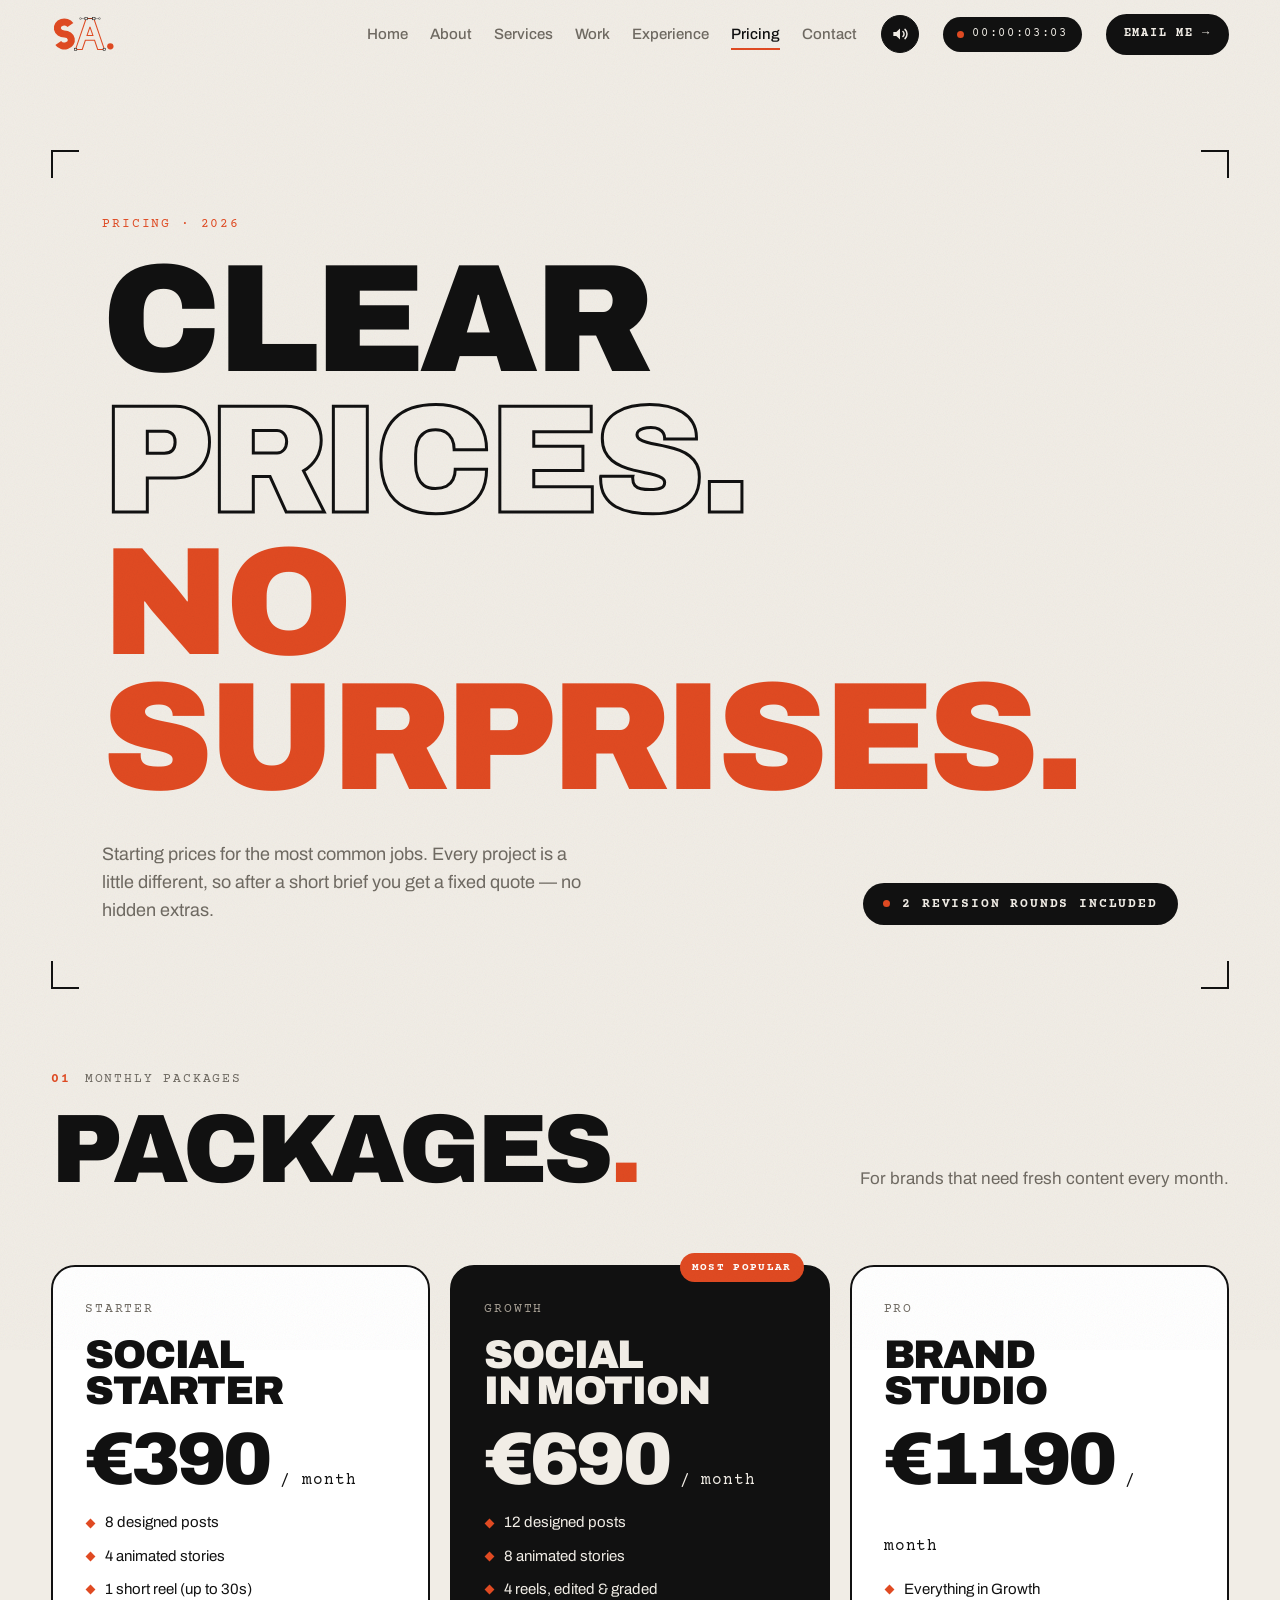
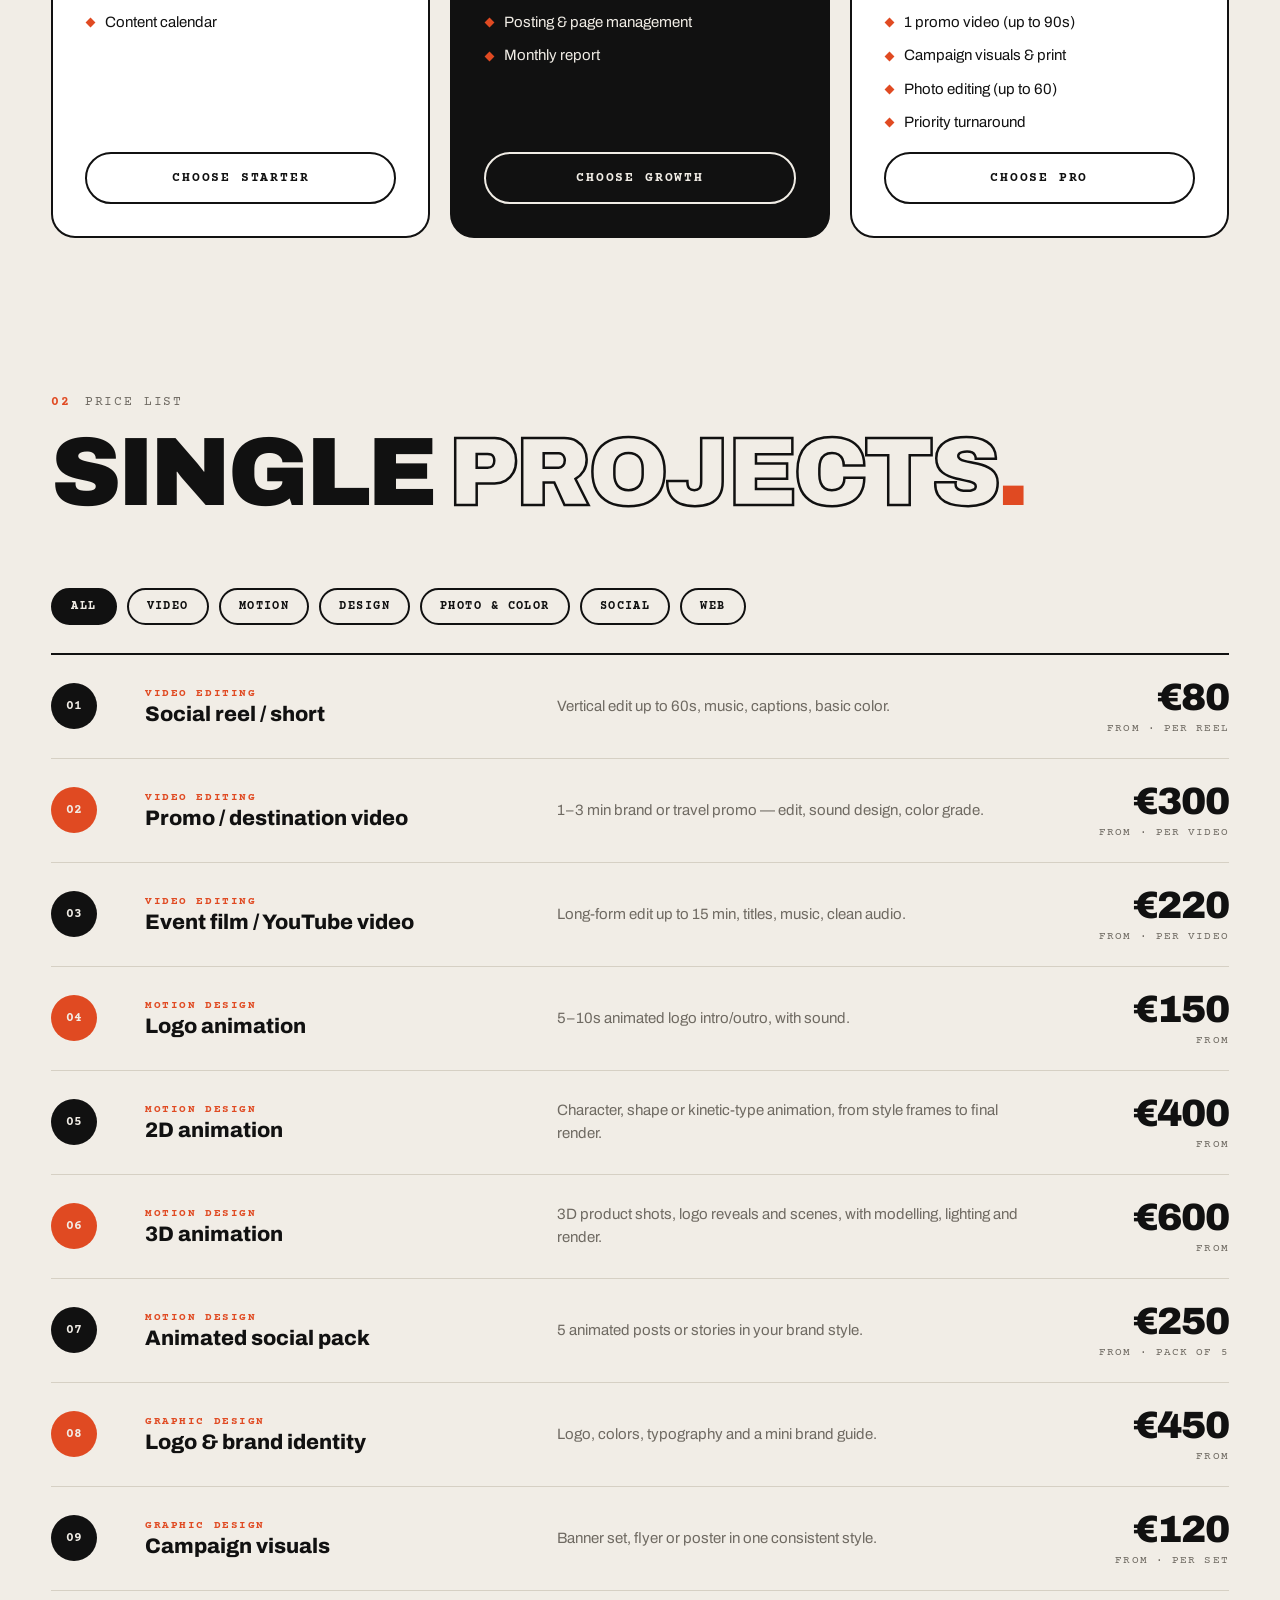
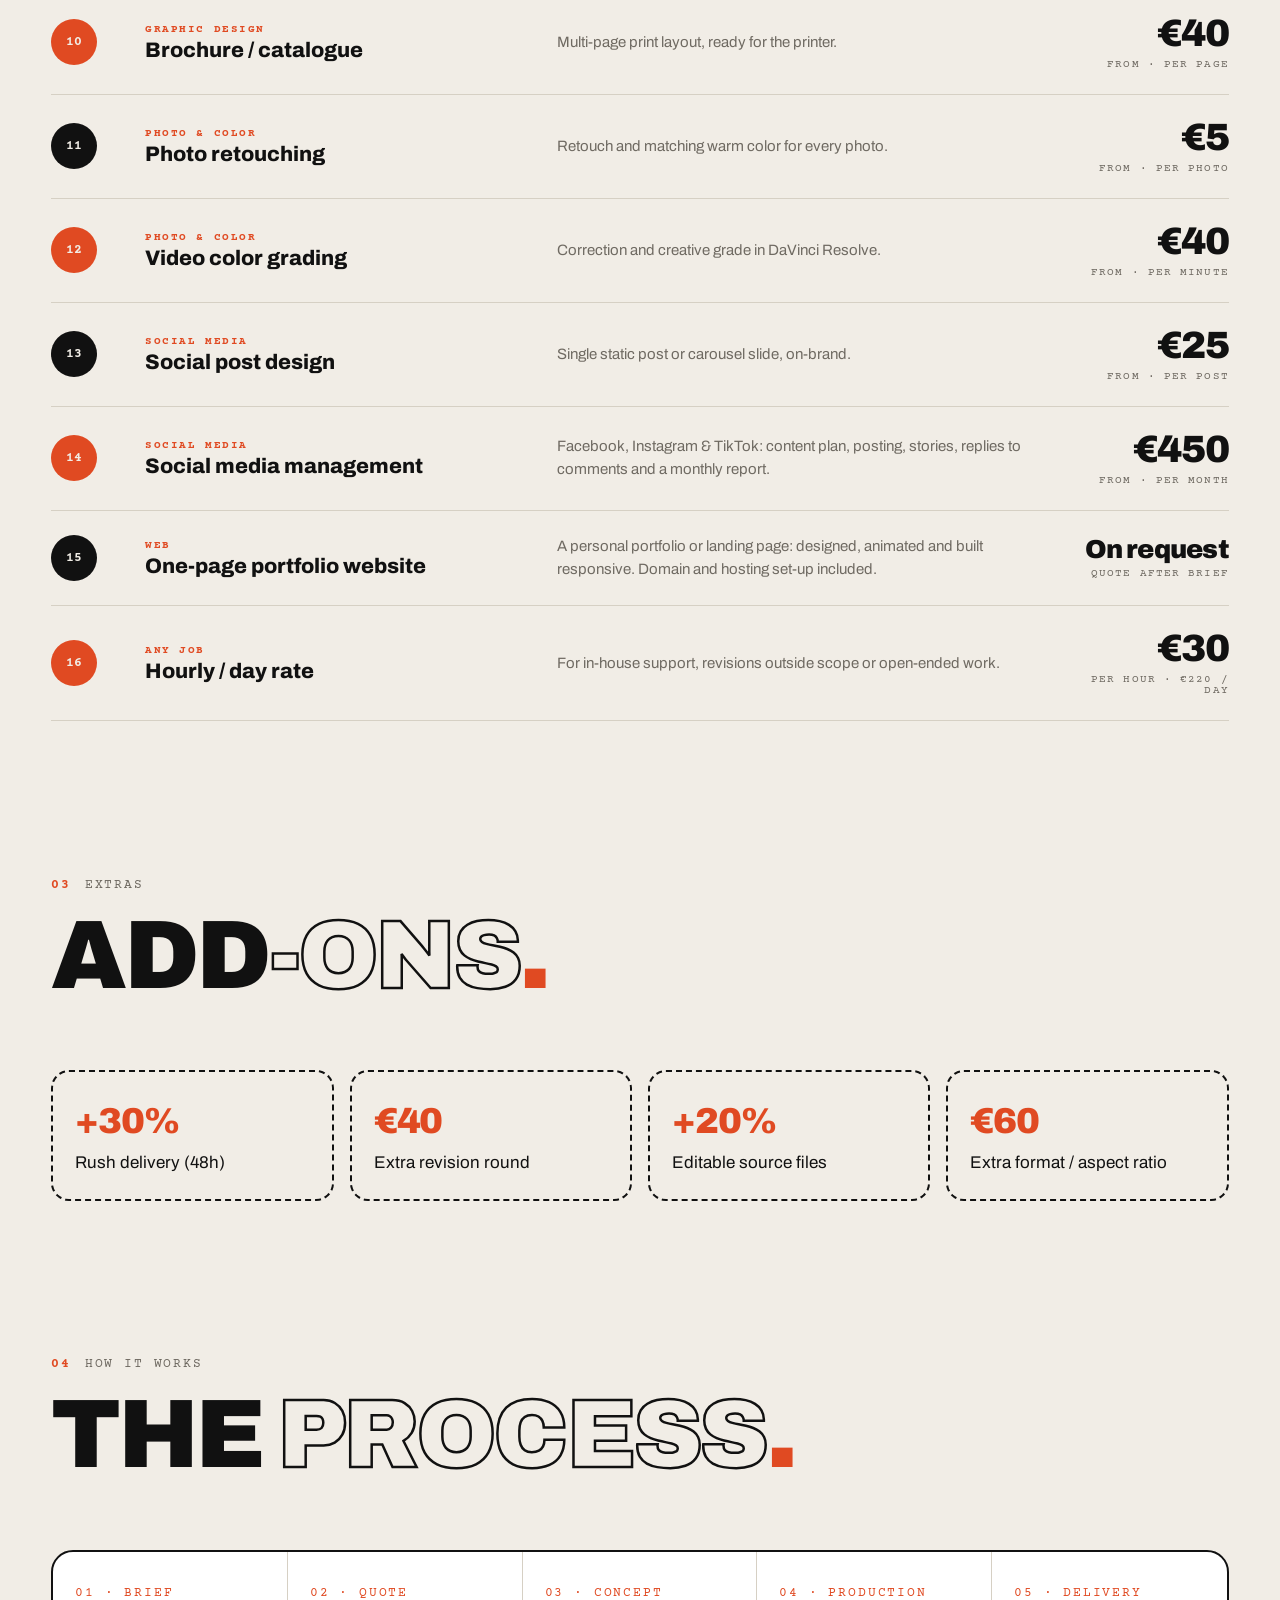
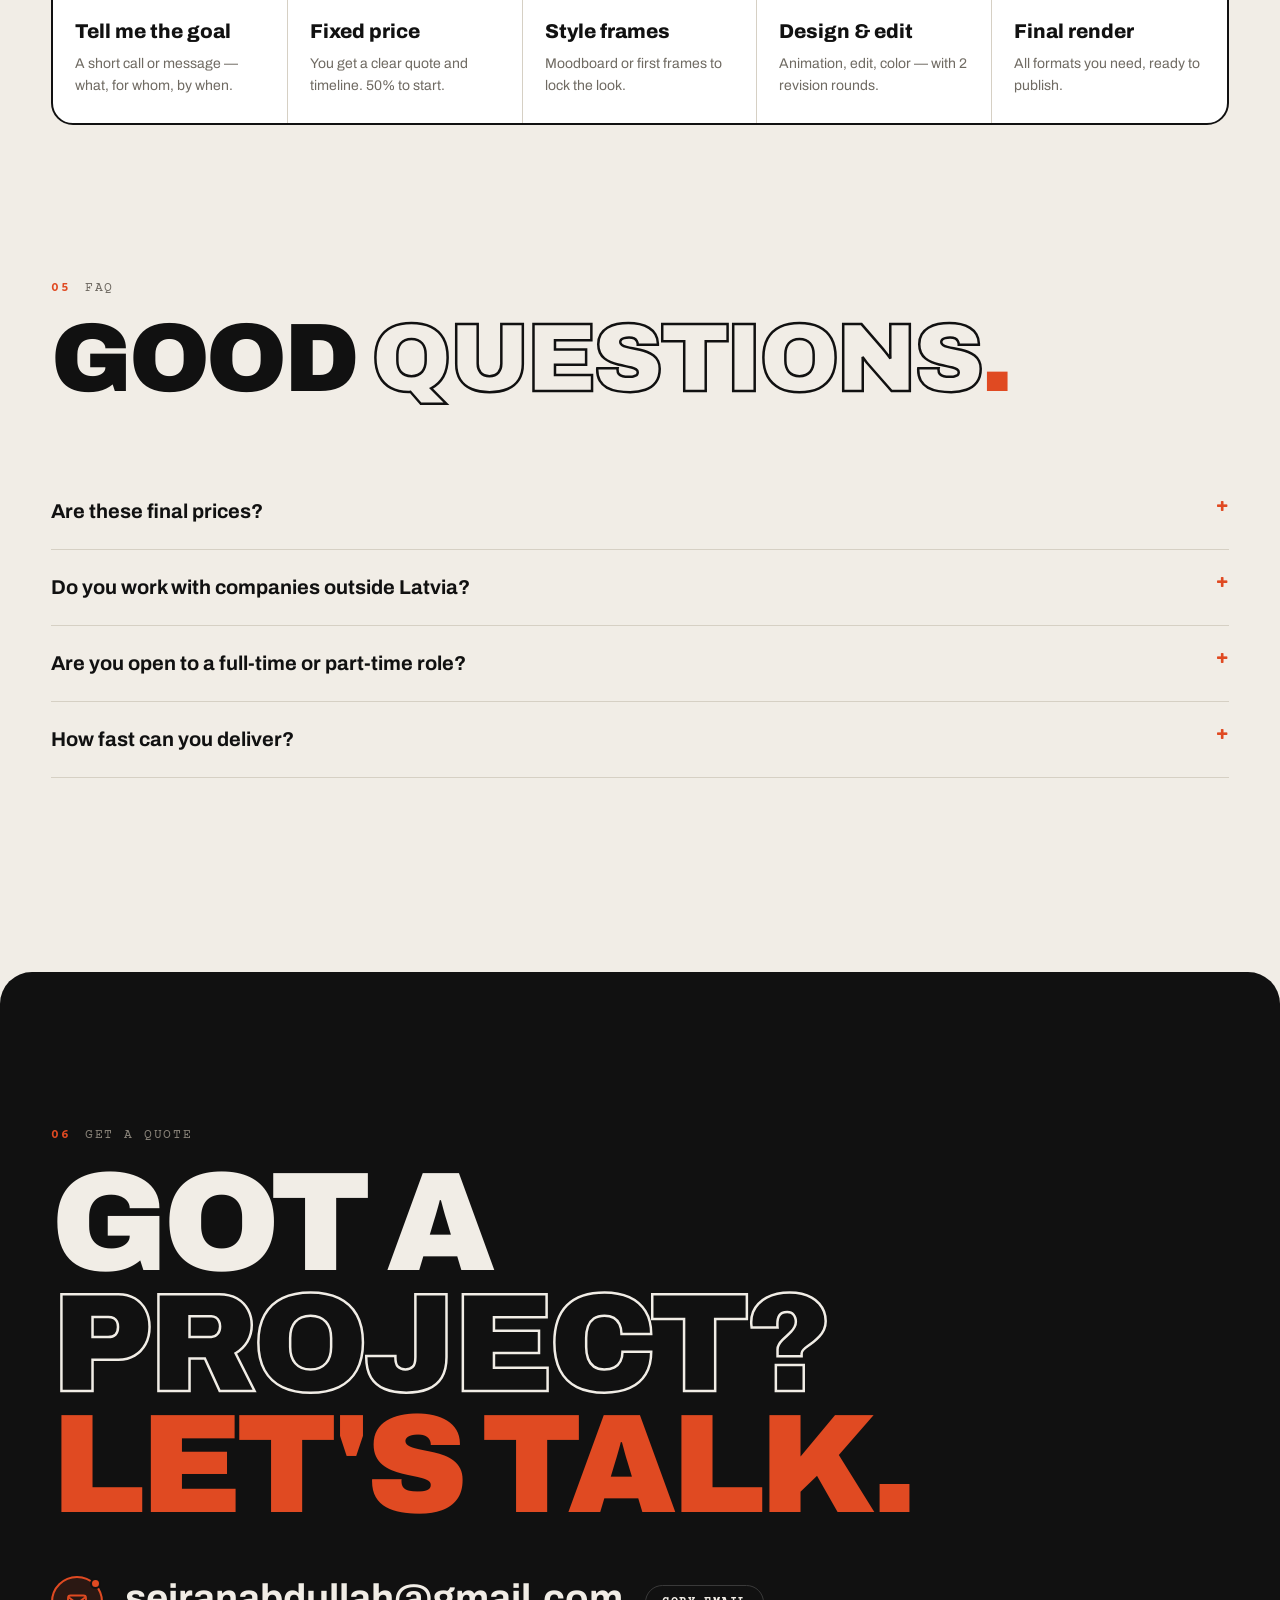
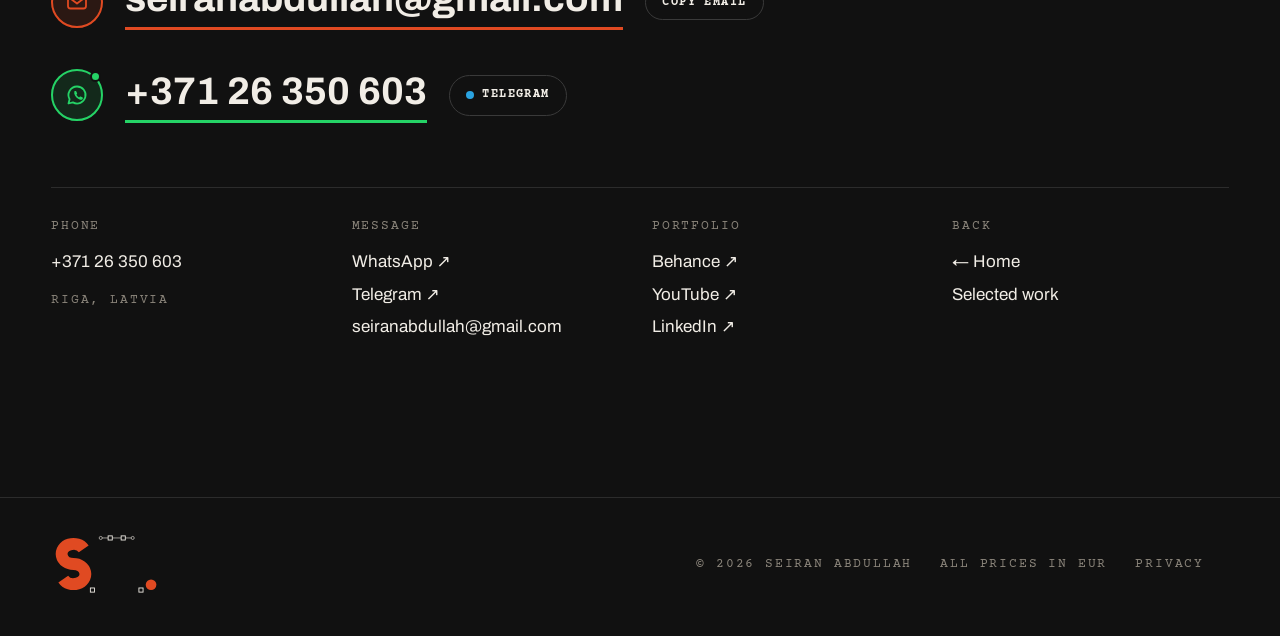
==== commit 10575444: "Add files via upload" ====
--- a/pricing.html
+++ b/pricing.html
@@ -23,7 +23,7 @@
 <link rel="canonical" href="https://seiranabdullah.me/pricing.html">
 <link rel="icon" type="image/svg+xml" href="favicon.svg">
 <link rel="apple-touch-icon" href="favicon-180.png">
-<link rel="stylesheet" href="style.css">
+<link rel="stylesheet" href="style.css?v=1120b">
 </head>
 <body>
 <div class="cursor" id="cursor"></div>
@@ -197,6 +197,6 @@
 <footer><div class="wrap foot"><a href="#" class="logo flogo" id="flogo" aria-label="Seiran Abdullah — back to top"><svg xmlns="http://www.w3.org/2000/svg" viewBox="6 6 188 108" width="120" height="69" role="img" aria-label="Seiran Abdullah logo"><path class="ls" d="M61.3 34.5 A20 17 0 1 0 44 60 A20 17 0 1 1 26.7 85.5" fill="none" stroke="#e04a22" stroke-width="20"/><path class="la" d="M76 104 L106 16 L128 16 L158 104 L139.0 104 L130.1 78 L103.9 78 L95.0 104 Z M117.0 39.5 L125.4 64 L108.6 64 Z" fill="none" stroke="#e04a22" stroke-width="3" stroke-linejoin="miter"/><g class="lhand"><line x1="90" y1="16" x2="144" y2="16" stroke="#f1ede6" stroke-width="1"/><circle cx="90" cy="16" r="2.6" fill="#111111" stroke="#f1ede6" stroke-width="1"/><circle cx="144" cy="16" r="2.6" fill="#111111" stroke="#f1ede6" stroke-width="1"/></g><g class="lanc"><rect x="72.5" y="100.5" width="7" height="7" fill="#111111" stroke="#f1ede6" stroke-width="1.5"/><rect x="102.5" y="12.5" width="7" height="7" fill="#111111" stroke="#f1ede6" stroke-width="1.5"/><rect x="124.5" y="12.5" width="7" height="7" fill="#111111" stroke="#f1ede6" stroke-width="1.5"/><rect x="154.5" y="100.5" width="7" height="7" fill="#111111" stroke="#f1ede6" stroke-width="1.5"/></g><circle class="ldot" cx="175" cy="95" r="9" fill="#e04a22"/></svg></a><div class="foot-meta mono"><span>© 2026 Seiran Abdullah</span><span>All prices in EUR</span><a href="privacy.html">Privacy</a></div></div></footer>
 
 <button class="totop" id="totop" aria-label="Back to top"><svg viewBox="0 0 48 48" aria-hidden="true"><circle cx="24" cy="24" r="21" fill="none" stroke="rgba(241,237,230,.25)" stroke-width="2"/><circle class="tt-p" cx="24" cy="24" r="21" fill="none" stroke="#e04a22" stroke-width="2.5" stroke-linecap="round" transform="rotate(-90 24 24)"/><path d="M24 31V17M17.5 23.5L24 17l6.5 6.5" fill="none" stroke="#f1ede6" stroke-width="2.2" stroke-linecap="round" stroke-linejoin="round"/></svg></button>
-<script src="main.js"></script>
+<script src="main.js?v=1120b"></script>
 </body>
 </html>
